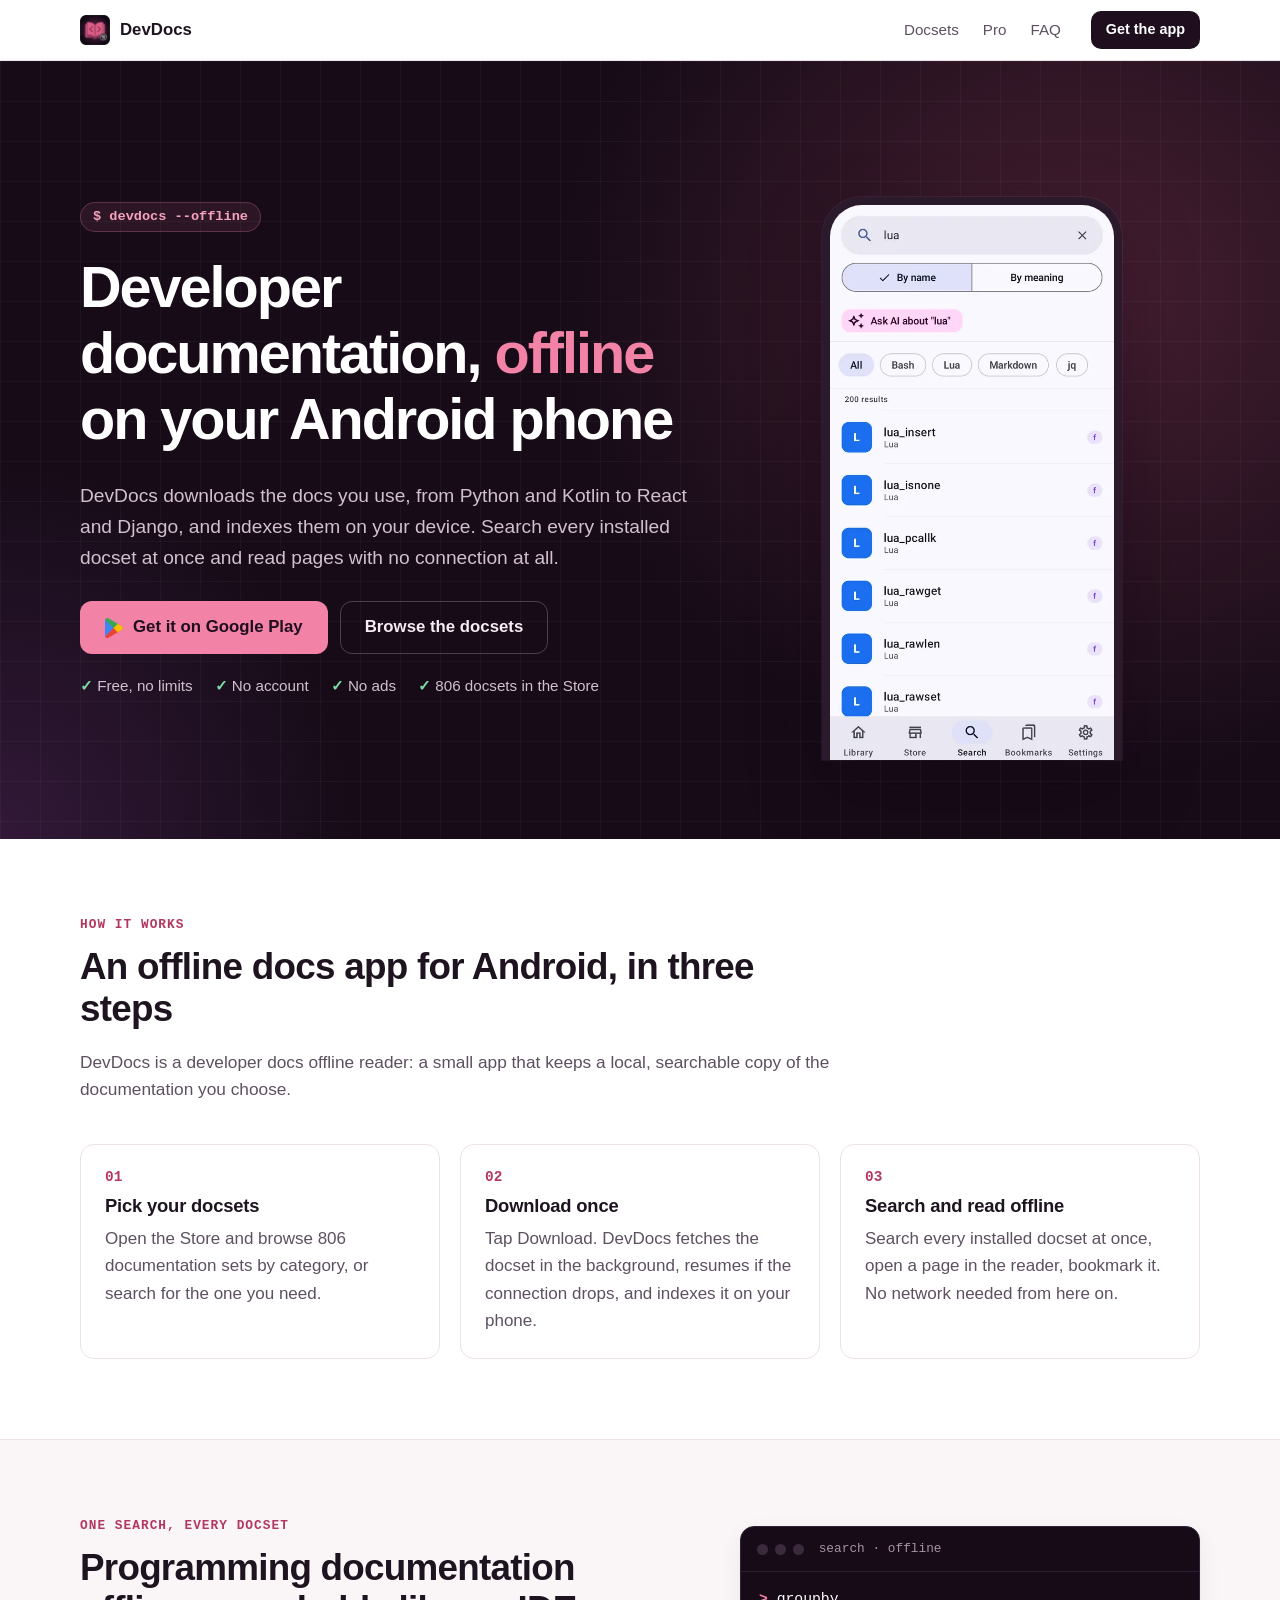
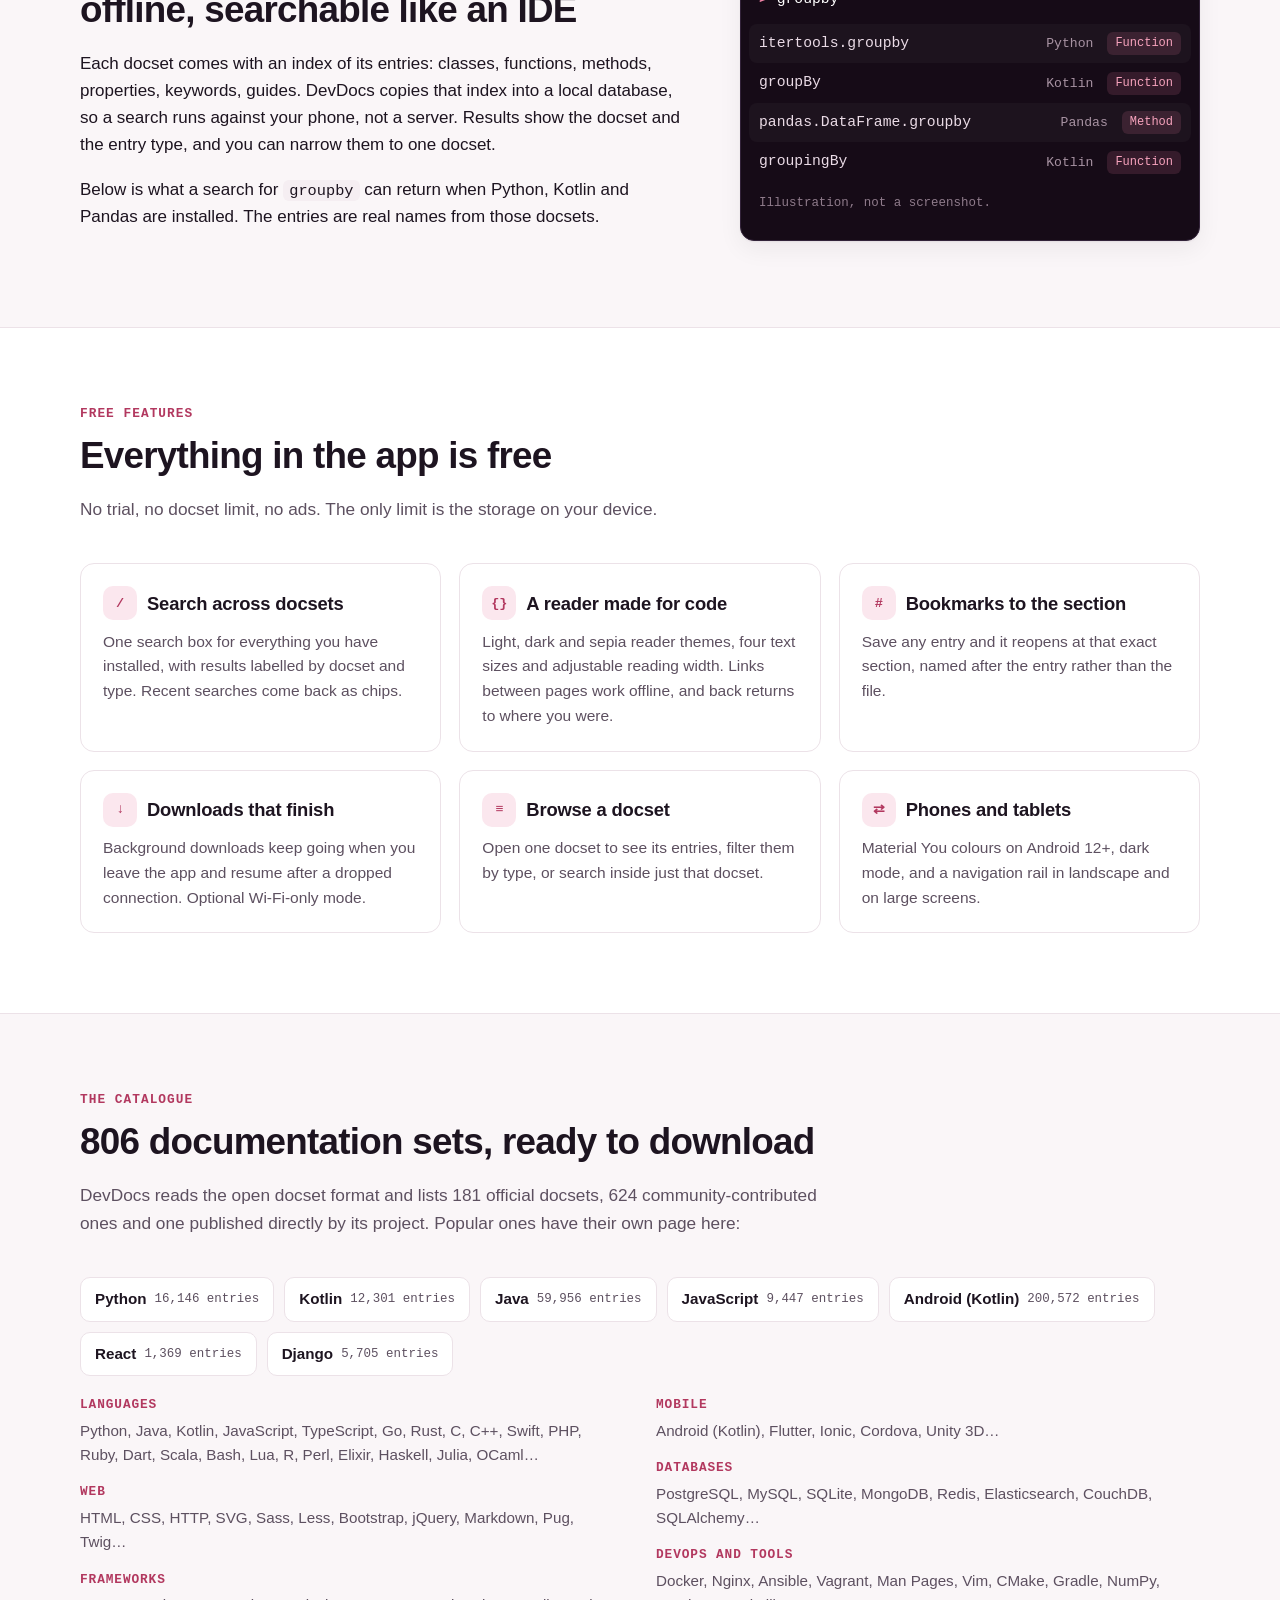
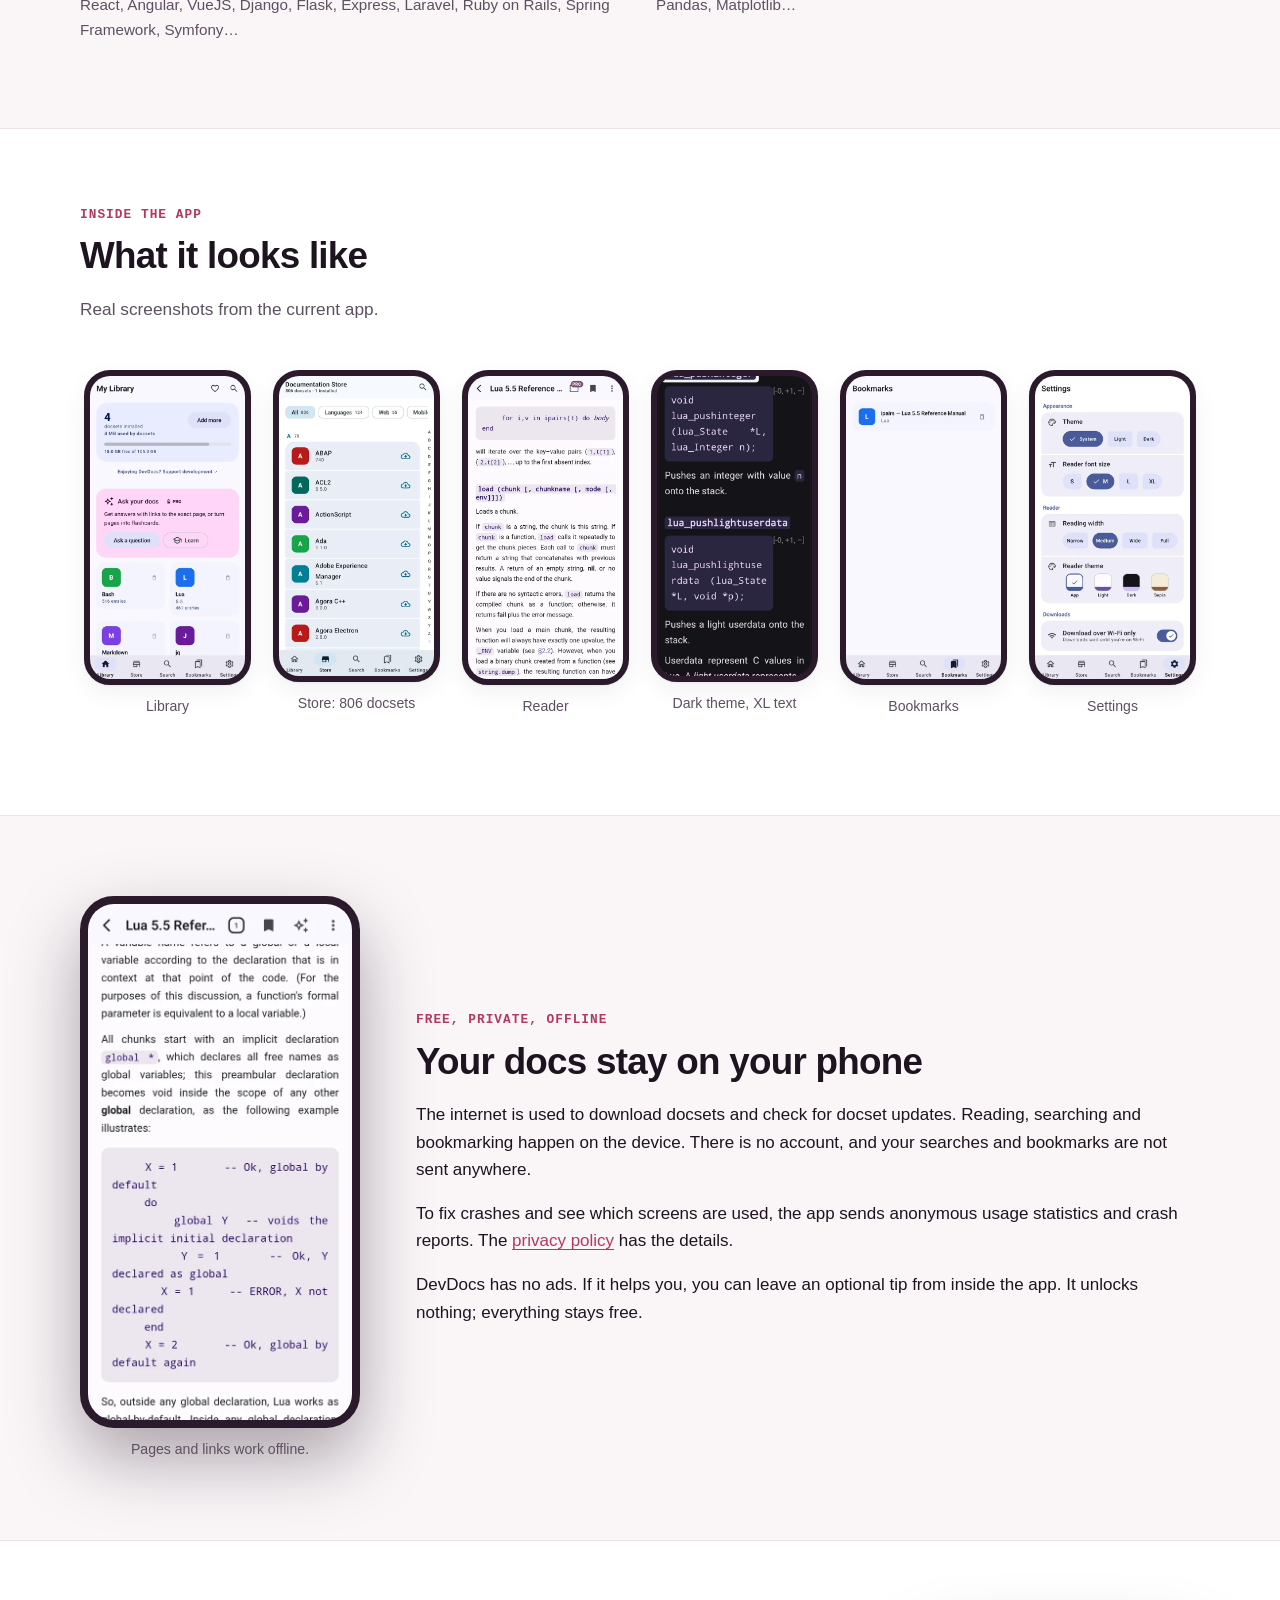
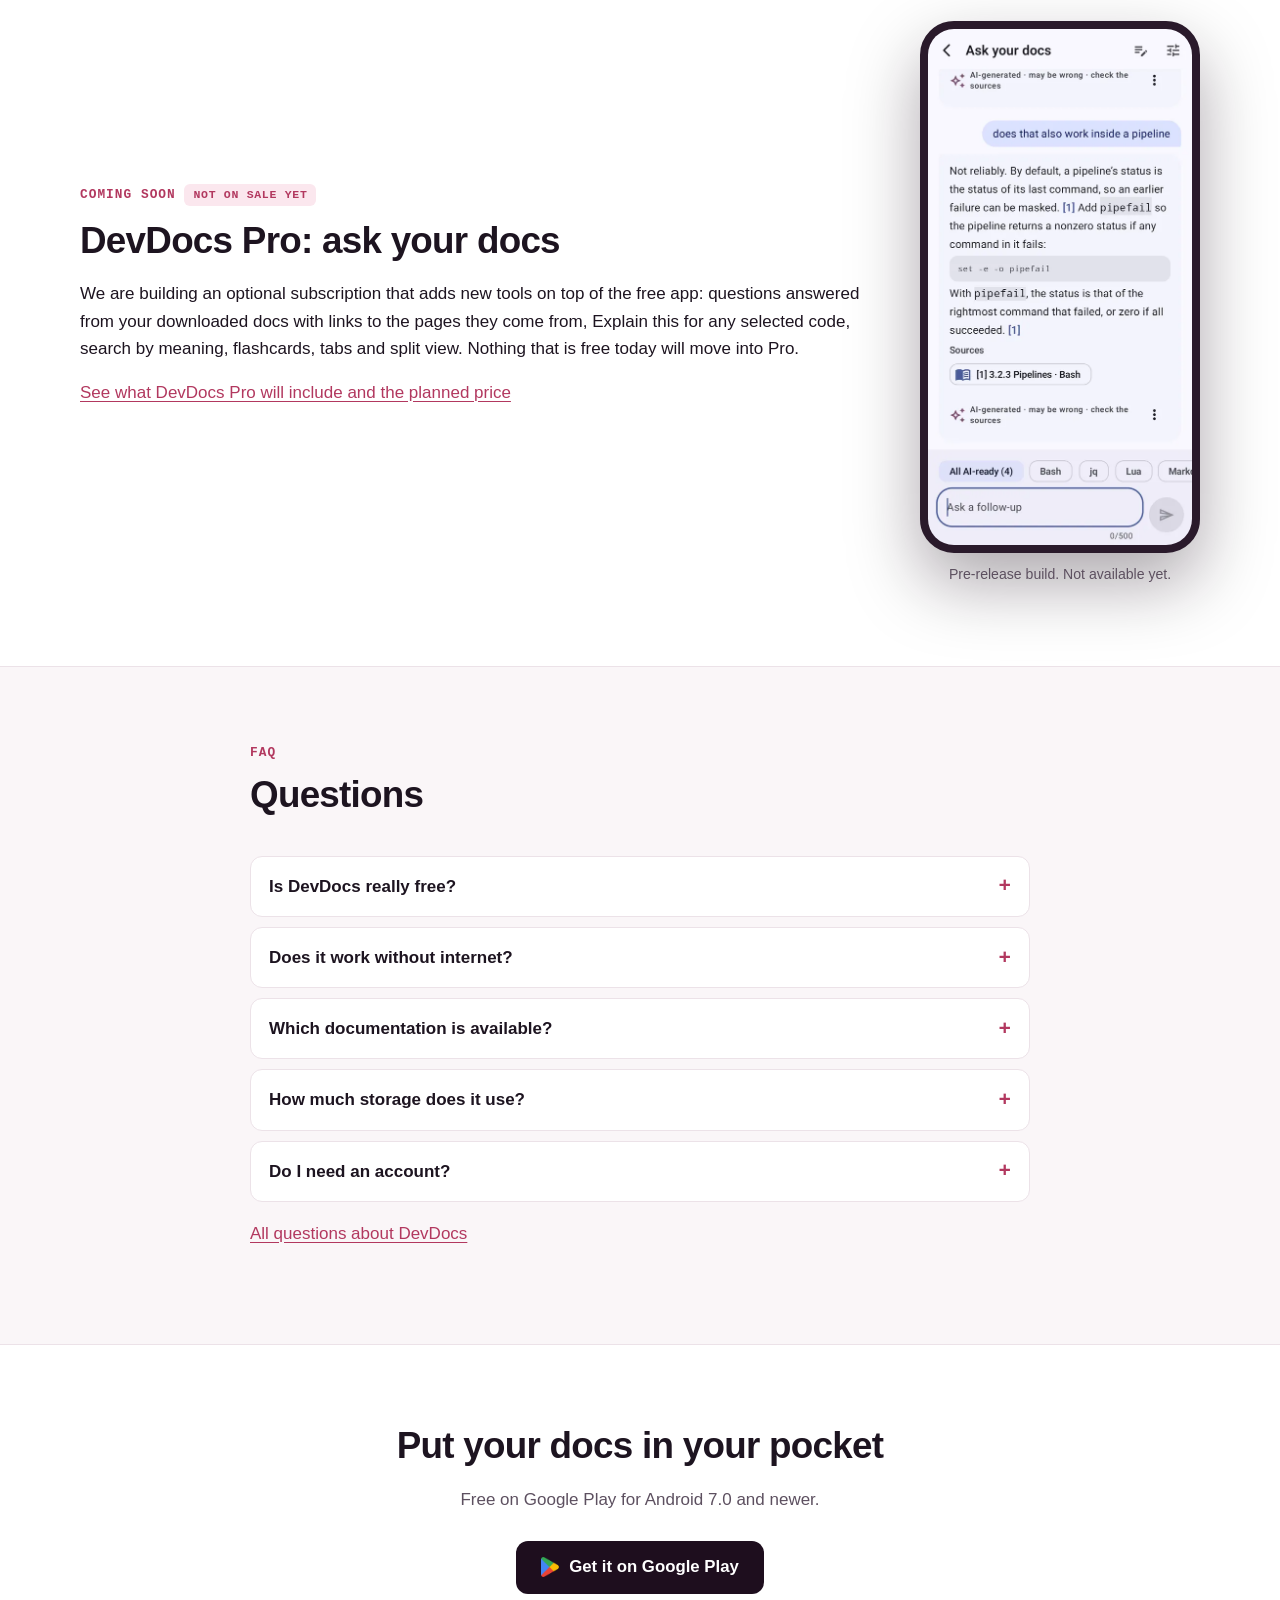
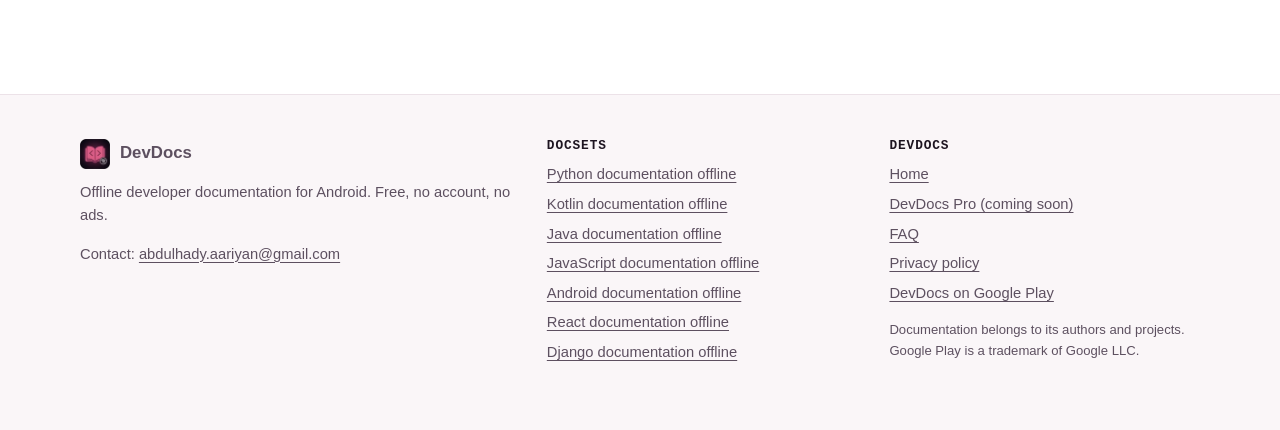
==== index.html @ 43342af5 "DevDocs landing site: home, 7 docset pages, Pro (coming soon), FAQ Static GitHub Pages site for DevD" ====
<!DOCTYPE html>
<html lang="en">
<head>
<meta charset="utf-8">
<meta name="viewport" content="width=device-width, initial-scale=1">
<title>DevDocs: Offline Developer Documentation for Android</title>
<meta name="description" content="Download Python, Kotlin, Java, JavaScript and 800+ more docs once, then search and read them offline on Android. Free, no account, no ads.">
<link rel="canonical" href="https://ahaariyan.github.io/devdocs/">
<meta name="theme-color" content="#160b17">
<link rel="icon" href="assets/favicon-32.png" sizes="32x32" type="image/png">
<link rel="apple-touch-icon" href="assets/apple-touch-icon.png">
<meta property="og:type" content="website">
<meta property="og:site_name" content="DevDocs">
<meta property="og:title" content="DevDocs: offline developer documentation for Android">
<meta property="og:description" content="Download 800+ documentation sets once. Search and read them anywhere, no connection needed. Free, no account, no ads.">
<meta property="og:url" content="https://ahaariyan.github.io/devdocs/">
<meta property="og:image" content="https://ahaariyan.github.io/devdocs/assets/og-devdocs.jpg">
<meta property="og:image:width" content="1200">
<meta property="og:image:height" content="630">
<meta property="og:image:alt" content="DevDocs for Android: developer docs, offline. A phone showing search results across installed docsets.">
<meta name="twitter:card" content="summary_large_image">
<meta name="twitter:title" content="DevDocs: offline developer documentation for Android">
<meta name="twitter:description" content="Download 800+ documentation sets once. Search and read them anywhere, no connection needed. Free, no account, no ads.">
<meta name="twitter:image" content="https://ahaariyan.github.io/devdocs/assets/og-devdocs.jpg">
<meta name="twitter:image:alt" content="DevDocs for Android: developer docs, offline.">
<link rel="stylesheet" href="styles.css?v=1">
<script type="application/ld+json">
{
 "@context": "https://schema.org",
 "@type": "SoftwareApplication",
 "name": "DevDocs - Offline Developer Docs",
 "alternateName": "DevDocs",
 "operatingSystem": "ANDROID",
 "applicationCategory": "DeveloperApplication",
 "description": "Download developer documentation sets once, then search and read them offline on Android.",
 "url": "https://ahaariyan.github.io/devdocs/",
 "image": "https://ahaariyan.github.io/devdocs/assets/icon-192.png",
 "installUrl": "https://play.google.com/store/apps/details?id=com.devdocs.app",
 "downloadUrl": "https://play.google.com/store/apps/details?id=com.devdocs.app",
 "offers": {
  "@type": "Offer",
  "price": "0",
  "priceCurrency": "USD"
 }
}
</script>
<script type="application/ld+json">
{
 "@context": "https://schema.org",
 "@type": "WebSite",
 "name": "DevDocs",
 "url": "https://ahaariyan.github.io/devdocs/"
}
</script>
<script type="application/ld+json">
{
 "@context": "https://schema.org",
 "@type": "FAQPage",
 "mainEntity": [
  {
   "@type": "Question",
   "name": "Is DevDocs really free?",
   "acceptedAnswer": {
    "@type": "Answer",
    "text": "Yes. Downloading, searching, reading and bookmarking docsets is free, with no limit on how many docsets you install and no ads. An optional tip in the app supports development; it unlocks nothing. A paid DevDocs Pro with AI features is planned, and it will only add new features."
   }
  },
  {
   "@type": "Question",
   "name": "Does it work without internet?",
   "acceptedAnswer": {
    "@type": "Answer",
    "text": "Yes. You need a connection to download a docset. After that the library, search, reader and bookmarks work fully offline, including in airplane mode."
   }
  },
  {
   "@type": "Question",
   "name": "Which documentation is available?",
   "acceptedAnswer": {
    "@type": "Answer",
    "text": "The Store lists 806 docsets today: languages such as Python, Java, Kotlin, JavaScript, Go, Rust, C and C++, frameworks such as React, Django, Spring and Laravel, plus databases, DevOps tools and more. A few references that are not published as docsets (C#, .NET API, JavaFX) are listed as online references and need a connection."
   }
  },
  {
   "@type": "Question",
   "name": "How much storage does it use?",
   "acceptedAnswer": {
    "@type": "Answer",
    "text": "It depends on the docsets. Bash is under 1 MB and Django about 10 MB to download, while Android is about 299 MB. The library shows how much space each docset uses and how much is free on your device."
   }
  },
  {
   "@type": "Question",
   "name": "Do I need an account?",
   "acceptedAnswer": {
    "@type": "Answer",
    "text": "No. There is no sign-in. Your bookmarks and search history stay on your phone."
   }
  }
 ]
}
</script>
</head>
<body>
<a class="skip" href="#main">Skip to content</a>
<header class="top">
  <div class="wrap top-in">
    <a class="brand" href="./"><img src="assets/icon-64.webp" alt="" width="30" height="30">DevDocs</a>
    <nav class="nav" aria-label="Main">
      <a href="./#docsets" class="hide-sm">Docsets</a>
      <a href="pro/">Pro</a>
      <a href="faq/">FAQ</a>
    </nav>
    <a class="btn btn-play btn-sm" data-play href="https://play.google.com/store/apps/details?id=com.devdocs.app&amp;referrer=utm_source%3Dwebsite%26utm_medium%3Dhome_header">Get the app</a>
  </div>
</header>

<main id="main">
<section class="hero" aria-labelledby="h1">
  <div class="wrap hero-in">
    <div>
      <p class="eyebrow">$ devdocs --offline</p>
      <h1 id="h1">Developer documentation, <span>offline</span> on your Android phone</h1>
      <p class="lead">DevDocs downloads the docs you use, from Python and Kotlin to React and Django, and indexes them on your device. Search every installed docset at once and read pages with no connection at all.</p>
      <div class="actions">
        <a class="btn btn-play btn-lg" data-play href="https://play.google.com/store/apps/details?id=com.devdocs.app&amp;referrer=utm_source%3Dwebsite%26utm_medium%3Dhome"><img src="assets/play-logo.png" alt="" width="18" height="20">Get it on Google Play</a>
        <a class="btn btn-line btn-lg" href="#docsets">Browse the docsets</a>
      </div>
      <ul class="trust"><li>Free, no limits</li><li>No account</li><li>No ads</li><li>806 docsets in the Store</li></ul>
    </div>
    <div class="hero-art">
      <div class="phone"><img src="assets/shots/search.webp" alt="DevDocs search: 200 results for lua across the installed Bash, Lua, Markdown and jq docsets" width="540" height="1055" fetchpriority="high"></div>
    </div>
  </div>
</section>

<section aria-labelledby="how">
  <div class="wrap">
    <div class="sec-head">
      <p class="kicker">How it works</p>
      <h2 id="how">An offline docs app for Android, in three steps</h2>
      <p>DevDocs is a developer docs offline reader: a small app that keeps a local, searchable copy of the documentation you choose.</p>
    </div>
    <ol class="steps">
      <li><h3>Pick your docsets</h3><p>Open the Store and browse 806 documentation sets by category, or search for the one you need.</p></li>
      <li><h3>Download once</h3><p>Tap Download. DevDocs fetches the docset in the background, resumes if the connection drops, and indexes it on your phone.</p></li>
      <li><h3>Search and read offline</h3><p>Search every installed docset at once, open a page in the reader, bookmark it. No network needed from here on.</p></li>
    </ol>
  </div>
</section>

<section class="alt" aria-labelledby="demo">
  <div class="wrap split wide">
    <div>
      <p class="kicker">One search, every docset</p>
      <h2 id="demo">Programming documentation offline, searchable like an IDE</h2>
      <p>Each docset comes with an index of its entries: classes, functions, methods, properties, keywords, guides. DevDocs copies that index into a local database, so a search runs against your phone, not a server. Results show the docset and the entry type, and you can narrow them to one docset.</p>
      <p>Below is what a search for <code>groupby</code> can return when Python, Kotlin and Pandas are installed. The entries are real names from those docsets.</p>
    </div>
    <div class="term" role="img" aria-label="Illustration of a search for groupby returning itertools.groupby from Python, groupBy and groupingBy from Kotlin and pandas.DataFrame.groupby from Pandas">
      <div class="term-bar"><i></i><i></i><i></i>&nbsp;search · offline</div>
      <div class="term-q"><b>&gt;</b> groupby</div>
      <ol>
        <li><span>itertools.groupby</span><span class="ds">Python</span><span class="ty">Function</span></li>
        <li><span>groupBy</span><span class="ds">Kotlin</span><span class="ty">Function</span></li>
        <li><span>pandas.DataFrame.groupby</span><span class="ds">Pandas</span><span class="ty">Method</span></li>
        <li><span>groupingBy</span><span class="ds">Kotlin</span><span class="ty">Function</span></li>
      </ol>
      <p class="term-note">Illustration, not a screenshot.</p>
    </div>
  </div>
</section>

<section aria-labelledby="features">
  <div class="wrap">
    <div class="sec-head">
      <p class="kicker">Free features</p>
      <h2 id="features">Everything in the app is free</h2>
      <p>No trial, no docset limit, no ads. The only limit is the storage on your device.</p>
    </div>
    <div class="grid">
      <div class="card"><h3><span class="ico" aria-hidden="true">/</span>Search across docsets</h3><p>One search box for everything you have installed, with results labelled by docset and type. Recent searches come back as chips.</p></div>
      <div class="card"><h3><span class="ico" aria-hidden="true">{}</span>A reader made for code</h3><p>Light, dark and sepia reader themes, four text sizes and adjustable reading width. Links between pages work offline, and back returns to where you were.</p></div>
      <div class="card"><h3><span class="ico" aria-hidden="true">#</span>Bookmarks to the section</h3><p>Save any entry and it reopens at that exact section, named after the entry rather than the file.</p></div>
      <div class="card"><h3><span class="ico" aria-hidden="true">↓</span>Downloads that finish</h3><p>Background downloads keep going when you leave the app and resume after a dropped connection. Optional Wi-Fi-only mode.</p></div>
      <div class="card"><h3><span class="ico" aria-hidden="true">≡</span>Browse a docset</h3><p>Open one docset to see its entries, filter them by type, or search inside just that docset.</p></div>
      <div class="card"><h3><span class="ico" aria-hidden="true">⇄</span>Phones and tablets</h3><p>Material You colours on Android 12+, dark mode, and a navigation rail in landscape and on large screens.</p></div>
    </div>
  </div>
</section>

<section class="alt" aria-labelledby="docsets" id="docsets">
  <div class="wrap">
    <div class="sec-head">
      <p class="kicker">The catalogue</p>
      <h2 id="docsets-h">806 documentation sets, ready to download</h2>
      <p>DevDocs reads the open docset format and lists 181 official docsets, 624 community-contributed ones and one published directly by its project. Popular ones have their own page here:</p>
    </div>
    <ul class="chips">
<li><a href="python-documentation-offline/">Python <span>16,146 entries</span></a></li>
<li><a href="kotlin-documentation-offline/">Kotlin <span>12,301 entries</span></a></li>
<li><a href="java-documentation-offline/">Java <span>59,956 entries</span></a></li>
<li><a href="javascript-documentation-offline/">JavaScript <span>9,447 entries</span></a></li>
<li><a href="android-documentation-offline/">Android (Kotlin) <span>200,572 entries</span></a></li>
<li><a href="react-documentation-offline/">React <span>1,369 entries</span></a></li>
<li><a href="django-documentation-offline/">Django <span>5,705 entries</span></a></li>
    </ul>
    <div class="cats">
      <div><h3>Languages</h3><p>Python, Java, Kotlin, JavaScript, TypeScript, Go, Rust, C, C++, Swift, PHP, Ruby, Dart, Scala, Bash, Lua, R, Perl, Elixir, Haskell, Julia, OCaml…</p></div>
      <div><h3>Web</h3><p>HTML, CSS, HTTP, SVG, Sass, Less, Bootstrap, jQuery, Markdown, Pug, Twig…</p></div>
      <div><h3>Frameworks</h3><p>React, Angular, VueJS, Django, Flask, Express, Laravel, Ruby on Rails, Spring Framework, Symfony…</p></div>
      <div><h3>Mobile</h3><p>Android (Kotlin), Flutter, Ionic, Cordova, Unity 3D…</p></div>
      <div><h3>Databases</h3><p>PostgreSQL, MySQL, SQLite, MongoDB, Redis, Elasticsearch, CouchDB, SQLAlchemy…</p></div>
      <div><h3>DevOps and tools</h3><p>Docker, Nginx, Ansible, Vagrant, Man Pages, Vim, CMake, Gradle, NumPy, Pandas, Matplotlib…</p></div>
    </div>
  </div>
</section>

<section aria-labelledby="screens">
  <div class="wrap">
    <div class="sec-head">
      <p class="kicker">Inside the app</p>
      <h2 id="screens">What it looks like</h2>
      <p>Real screenshots from the current app.</p>
    </div>
    <div class="shots">
      <figure><div class="phone"><img src="assets/shots/library.webp" alt="Library with Bash, Lua, Markdown and jq installed, storage used and free space" width="540" height="1055" loading="lazy" decoding="async"></div><figcaption>Library</figcaption></figure>
      <figure><div class="phone"><img src="assets/shots/store.webp" alt="Documentation Store showing 806 docsets with category filters" width="540" height="1046" loading="lazy" decoding="async"></div><figcaption>Store: 806 docsets</figcaption></figure>
      <figure><div class="phone"><img src="assets/shots/reader.webp" alt="Reader showing the Lua manual entry for ipairs with code" width="540" height="1055" loading="lazy" decoding="async"></div><figcaption>Reader</figcaption></figure>
      <figure><div class="phone"><img src="assets/shots/reader-dark.webp" alt="Reader in dark mode with extra-large text" width="540" height="1046" loading="lazy" decoding="async"></div><figcaption>Dark theme, XL text</figcaption></figure>
      <figure><div class="phone"><img src="assets/shots/bookmarks.webp" alt="Bookmarks list with ipairs from the Lua 5.5 Reference Manual" width="540" height="1055" loading="lazy" decoding="async"></div><figcaption>Bookmarks</figcaption></figure>
      <figure><div class="phone"><img src="assets/shots/settings.webp" alt="Settings for theme, font size, reading width, reader theme and Wi-Fi-only downloads" width="540" height="1055" loading="lazy" decoding="async"></div><figcaption>Settings</figcaption></figure>
    </div>
  </div>
</section>

<section class="alt" aria-labelledby="privacy">
  <div class="wrap split rev">
    <figure><div class="phone"><img src="assets/shots/docset.webp" alt="A Lua manual page open in the reader with a link menu" width="540" height="1055" loading="lazy" decoding="async"></div><figcaption>Pages and links work offline.</figcaption></figure>
    <div>
      <p class="kicker">Free, private, offline</p>
      <h2 id="privacy">Your docs stay on your phone</h2>
      <p>The internet is used to download docsets and check for docset updates. Reading, searching and bookmarking happen on the device. There is no account, and your searches and bookmarks are not sent anywhere.</p>
      <p>To fix crashes and see which screens are used, the app sends anonymous usage statistics and crash reports. The <a href="https://devdocs.privacypolicy.matrabhed.com/">privacy policy</a> has the details.</p>
      <p>DevDocs has no ads. If it helps you, you can leave an optional tip from inside the app. It unlocks nothing; everything stays free.</p>
    </div>
  </div>
</section>

<section aria-labelledby="pro">
  <div class="wrap split">
    <div>
      <p class="kicker">Coming soon <span class="badge">Not on sale yet</span></p>
      <h2 id="pro">DevDocs Pro: ask your docs</h2>
      <p>We are building an optional subscription that adds new tools on top of the free app: questions answered from your downloaded docs with links to the pages they come from, Explain this for any selected code, search by meaning, flashcards, tabs and split view. Nothing that is free today will move into Pro.</p>
      <p><a href="pro/">See what DevDocs Pro will include and the planned price</a></p>
    </div>
    <figure><div class="phone"><img src="assets/shots/ask.webp" alt="Pre-release Ask your docs answer about set -e and pipefail with a citation to the Bash manual" width="540" height="1055" loading="lazy" decoding="async"></div><figcaption>Pre-release build. Not available yet.</figcaption></figure>
  </div>
</section>

<section class="alt" aria-labelledby="faq">
  <div class="narrow">
    <div class="sec-head">
      <p class="kicker">FAQ</p>
      <h2 id="faq">Questions</h2>
    </div>
    <div class="faq">
<details><summary><h3>Is DevDocs really free?</h3></summary><div>Yes. Downloading, searching, reading and bookmarking docsets is free, with no limit on how many docsets you install and no ads. An optional tip in the app supports development; it unlocks nothing. A paid DevDocs Pro with AI features is planned, and it will only add new features.</div></details>
<details><summary><h3>Does it work without internet?</h3></summary><div>Yes. You need a connection to download a docset. After that the library, search, reader and bookmarks work fully offline, including in airplane mode.</div></details>
<details><summary><h3>Which documentation is available?</h3></summary><div>The Store lists 806 docsets today: languages such as Python, Java, Kotlin, JavaScript, Go, Rust, C and C++, frameworks such as React, Django, Spring and Laravel, plus databases, DevOps tools and more. A few references that are not published as docsets (C#, .NET API, JavaFX) are listed as online references and need a connection.</div></details>
<details><summary><h3>How much storage does it use?</h3></summary><div>It depends on the docsets. Bash is under 1 MB and Django about 10 MB to download, while Android is about 299 MB. The library shows how much space each docset uses and how much is free on your device.</div></details>
<details><summary><h3>Do I need an account?</h3></summary><div>No. There is no sign-in. Your bookmarks and search history stay on your phone.</div></details>
</div>
    <p style="margin-top:18px"><a href="faq/">All questions about DevDocs</a></p>
  </div>
</section>

<section class="cta" aria-labelledby="cta">
  <div class="narrow">
    <h2 id="cta">Put your docs in your pocket</h2>
    <p>Free on Google Play for Android 7.0 and newer.</p>
    <div class="actions"><a class="btn btn-play btn-lg" data-play href="https://play.google.com/store/apps/details?id=com.devdocs.app&amp;referrer=utm_source%3Dwebsite%26utm_medium%3Dhome_footer"><img src="assets/play-logo.png" alt="" width="18" height="20">Get it on Google Play</a></div>
  </div>
</section>
</main>
<footer class="foot">
  <div class="wrap foot-in">
    <div>
      <a class="brand" href="./"><img src="assets/icon-64.webp" alt="" width="30" height="30" loading="lazy">DevDocs</a>
      <p style="margin-top:12px">Offline developer documentation for Android. Free, no account, no ads.</p>
      <p>Contact: <a href="mailto:abdulhady.aariyan@gmail.com">abdulhady.aariyan@gmail.com</a></p>
    </div>
    <div>
      <h2>Docsets</h2>
      <ul>
        <li><a href="python-documentation-offline/">Python documentation offline</a></li>
        <li><a href="kotlin-documentation-offline/">Kotlin documentation offline</a></li>
        <li><a href="java-documentation-offline/">Java documentation offline</a></li>
        <li><a href="javascript-documentation-offline/">JavaScript documentation offline</a></li>
        <li><a href="android-documentation-offline/">Android documentation offline</a></li>
        <li><a href="react-documentation-offline/">React documentation offline</a></li>
        <li><a href="django-documentation-offline/">Django documentation offline</a></li>
      </ul>
    </div>
    <div>
      <h2>DevDocs</h2>
      <ul>
        <li><a href="./">Home</a></li>
        <li><a href="pro/">DevDocs Pro (coming soon)</a></li>
        <li><a href="faq/">FAQ</a></li>
        <li><a href="https://devdocs.privacypolicy.matrabhed.com/">Privacy policy</a></li>
        <li><a href="https://play.google.com/store/apps/details?id=com.devdocs.app">DevDocs on Google Play</a></li>
      </ul>
      <p style="margin-top:14px;font-size:.82rem">Documentation belongs to its authors and projects. Google Play is a trademark of Google LLC.</p>
    </div>
  </div>
</footer>
<script src="assets/site.js?v=1" defer></script>
</body>
</html>
---- styles.css ----
/* DevDocs site. System fonts only, no external requests. Light/dark follow the OS. */
:root {
  --bg: #fff; --bg2: #faf6f8; --card: #fff; --line: #ece2e8; --text: #1d1420; --muted: #5d5060;
  --accent: #b2385f; --accent-soft: #fbe7ee; --ok: #1b7a46; --code: #f5eef2;
  --btn: #1e0e1e; --btn-text: #fff; --hero: #160b17; --hero-text: #f6ecf3; --hero-muted: #d2c1cd;
  --mono: ui-monospace, "SF Mono", "Cascadia Code", "Roboto Mono", Menlo, Consolas, monospace;
  --radius: 14px; --shadow: 0 1px 2px rgba(30,14,30,.06), 0 8px 24px rgba(30,14,30,.06);
  color-scheme: light dark;
}
@media (prefers-color-scheme: dark) {
  :root {
    --bg: #110811; --bg2: #170d18; --card: #1b111c; --line: #33233a; --text: #f3e9f0; --muted: #bba9b6;
    --accent: #f283a6; --accent-soft: #3a1a2a; --ok: #7fdca6; --code: #241726;
    --btn: #f283a6; --btn-text: #1e0e1e; --hero: #0c050c; --shadow: 0 1px 2px rgba(0,0,0,.4), 0 8px 24px rgba(0,0,0,.35);
  }
}
* { box-sizing: border-box; }
html { -webkit-text-size-adjust: 100%; scroll-padding-top: 72px; }
body { margin: 0; background: var(--bg); color: var(--text); line-height: 1.6; font-size: 17px;
  font-family: -apple-system, BlinkMacSystemFont, "Segoe UI", Roboto, "Helvetica Neue", Arial, sans-serif; -webkit-font-smoothing: antialiased; }
img { max-width: 100%; height: auto; display: block; }
a { color: var(--accent); text-underline-offset: 3px; }
a:hover { text-decoration-thickness: 2px; }
:focus-visible { outline: 3px solid var(--accent); outline-offset: 2px; border-radius: 6px; }
code, kbd, .mono { font-family: var(--mono); font-size: .9em; }
code { background: var(--code); padding: .1em .4em; border-radius: 6px; }
h1, h2, h3 { line-height: 1.15; letter-spacing: -.02em; margin: 0 0 .5em; }
h1 { font-size: clamp(2.1rem, 5.2vw, 3.6rem); letter-spacing: -.035em; }
h2 { font-size: clamp(1.6rem, 3.2vw, 2.3rem); }
h3 { font-size: 1.15rem; letter-spacing: -.01em; }
p { margin: 0 0 1em; }
.wrap { width: min(1120px, 100% - 40px); margin-inline: auto; }
.narrow { width: min(780px, 100% - 40px); margin-inline: auto; }
.skip { position: absolute; left: -999px; top: 8px; background: var(--btn); color: var(--btn-text); padding: 8px 14px; border-radius: 8px; z-index: 10; }
.skip:focus { left: 8px; }

/* Header */
.top { position: sticky; top: 0; z-index: 5; background: color-mix(in srgb, var(--bg) 88%, transparent); backdrop-filter: saturate(1.4) blur(10px); -webkit-backdrop-filter: saturate(1.4) blur(10px); border-bottom: 1px solid var(--line); }
.top-in { display: flex; align-items: center; gap: 20px; height: 60px; }
.brand { display: flex; align-items: center; gap: 10px; font-weight: 700; color: var(--text); text-decoration: none; font-size: 1.05rem; }
.brand img { width: 30px; height: 30px; }
.nav { display: flex; gap: 4px; margin-left: auto; }
.nav a { color: var(--muted); text-decoration: none; font-size: .95rem; padding: 6px 10px; border-radius: 8px; }
.nav a:hover, .nav a[aria-current] { color: var(--text); background: var(--bg2); }
@media (max-width: 640px) { .nav .hide-sm { display: none; } .top .btn-sm { display: none; } .nav { margin-left: auto; } }

/* Buttons */
.btn { display: inline-flex; align-items: center; justify-content: center; gap: 10px; min-height: 44px; padding: 10px 20px; border-radius: 12px; font-weight: 650; text-decoration: none; border: 1px solid transparent; font-size: 1rem; }
.btn img { width: 18px; height: 20px; }
.btn-play { background: var(--btn); color: var(--btn-text); }
.btn-play:hover { filter: brightness(1.12); }
.btn-line { border-color: var(--line); color: var(--text); background: var(--card); }
.btn-line:hover { border-color: var(--accent); }
.btn-sm { min-height: 36px; padding: 6px 14px; font-size: .9rem; border-radius: 10px; }
.btn-lg { min-height: 52px; padding: 12px 24px; font-size: 1.05rem; }
.hero .btn-play { background: #f283a6; color: #1e0e1e; }
.hero .btn-line { background: transparent; color: var(--hero-text); border-color: rgba(255,255,255,.22); }
.hero .btn-line:hover { border-color: #f283a6; }

/* Hero (always dark: it echoes the app icon) */
.hero { background: radial-gradient(60% 90% at 85% 30%, rgba(220,93,133,.24), transparent 70%), radial-gradient(40% 70% at 0% 100%, rgba(120,60,140,.28), transparent 70%), var(--hero); color: var(--hero-text); position: relative; overflow: hidden; }
.hero::before { content: ""; position: absolute; inset: 0; background-image: linear-gradient(rgba(255,255,255,.035) 1px, transparent 1px), linear-gradient(90deg, rgba(255,255,255,.035) 1px, transparent 1px); background-size: 40px 40px; pointer-events: none; }
.hero-in { position: relative; display: grid; grid-template-columns: 1.15fr .85fr; gap: 48px; align-items: center; padding: 56px 0 0; }
.hero h1 { color: #fff; }
.hero h1 span { color: #f283a6; }
.hero .lead { color: var(--hero-muted); font-size: 1.2rem; max-width: 34em; }
.hero a:not(.btn) { color: #f7a3bd; }
.eyebrow { display: inline-flex; align-items: center; gap: 8px; font: 600 .85rem/1 var(--mono); color: #f7a3bd; background: rgba(242,131,166,.1); border: 1px solid rgba(242,131,166,.25); padding: 7px 12px; border-radius: 999px; margin-bottom: 22px; }
.actions { display: flex; flex-wrap: wrap; gap: 12px; margin: 28px 0 20px; }
.trust { list-style: none; padding: 0; margin: 0 0 56px; display: flex; flex-wrap: wrap; gap: 8px 22px; font-size: .95rem; color: var(--hero-muted); }
.trust li::before { content: "✓ "; color: #7fdca6; font-weight: 700; }
.hero-art { align-self: end; display: flex; justify-content: center; }
.hero-art .phone { width: min(300px, 74vw); border-bottom: 0; border-radius: 40px 40px 0 0; margin-bottom: -1px; }
@media (max-width: 860px) {
  .hero-in { grid-template-columns: 1fr; padding-top: 44px; gap: 8px; }
  .trust { margin-bottom: 36px; }
}

/* Phone frame */
.phone { border: 8px solid #2a1a2b; border-radius: 34px; overflow: hidden; background: #2a1a2b; box-shadow: 0 30px 70px rgba(20,5,20,.35), 0 0 0 1px rgba(255,255,255,.06); }
.phone img { width: 100%; }
figure { margin: 0; }
figcaption { font-size: .88rem; color: var(--muted); margin-top: 10px; text-align: center; }

/* Sections */
section { padding: 80px 0; }
.alt { background: var(--bg2); border-block: 1px solid var(--line); }
.sec-head { max-width: 760px; margin-bottom: 40px; }
.sec-head p { color: var(--muted); font-size: 1.08rem; }
.sec-head .kicker, .kicker { font: 600 .8rem/1 var(--mono); text-transform: uppercase; letter-spacing: .08em; color: var(--accent); margin-bottom: 14px; }

/* Terminal-style search demo */
.term { background: #160b17; color: #eadbe6; border-radius: var(--radius); font-family: var(--mono); font-size: .92rem; box-shadow: var(--shadow); overflow: hidden; border: 1px solid #33233a; }
.term-bar { display: flex; align-items: center; gap: 7px; padding: 12px 16px; border-bottom: 1px solid #2d1f30; color: #a893a3; font-size: .8rem; }
.term-bar i { width: 11px; height: 11px; border-radius: 50%; background: #3a2a3c; }
.term-q { padding: 16px 18px 6px; color: #fff; }
.term-q b { color: #f283a6; }
.term ol { list-style: none; margin: 0; padding: 6px 8px 12px; }
.term li { display: grid; grid-template-columns: minmax(0, 1fr) auto auto; gap: 14px; padding: 8px 10px; border-radius: 8px; align-items: center; }
.term li:nth-child(odd) { background: rgba(255,255,255,.03); }
.term li > span:first-child { overflow-wrap: anywhere; }
.term .ds { color: #a893a3; font-size: .82rem; }
@media (max-width: 480px) { .term { font-size: .82rem; } .term li { grid-template-columns: minmax(0, 1fr) auto; gap: 2px 10px; } .term .ds { grid-row: 2; } .term .ty { grid-row: 1 / 3; grid-column: 2; } }
.term .ty { font-size: .75rem; padding: 2px 8px; border-radius: 6px; background: rgba(242,131,166,.14); color: #f7a3bd; }
.term-note { padding: 0 18px 14px; color: #8f7b8b; font-size: .78rem; }

/* Steps */
.steps { display: grid; grid-template-columns: repeat(3, 1fr); gap: 20px; counter-reset: s; list-style: none; padding: 0; margin: 0; }
.steps li { background: var(--card); border: 1px solid var(--line); border-radius: var(--radius); padding: 24px; counter-increment: s; }
.steps li::before { content: counter(s, decimal-leading-zero); display: block; font: 700 .9rem var(--mono); color: var(--accent); margin-bottom: 10px; }
.steps p { color: var(--muted); margin: 0; }

/* Feature grid */
.grid { display: grid; grid-template-columns: repeat(3, 1fr); gap: 18px; }
.card { background: var(--card); border: 1px solid var(--line); border-radius: var(--radius); padding: 22px; }
.card p { color: var(--muted); margin: 0; font-size: .97rem; }
.card h3 { display: flex; align-items: center; gap: 10px; }
.ico { width: 34px; height: 34px; flex: none; border-radius: 10px; background: var(--accent-soft); color: var(--accent); display: grid; place-items: center; font: 700 .85rem var(--mono); }
@media (max-width: 900px) { .grid, .steps { grid-template-columns: 1fr 1fr; } }
@media (max-width: 600px) { .grid, .steps { grid-template-columns: 1fr; } section { padding: 60px 0; } }

/* Screens gallery */
.shots { display: grid; grid-auto-flow: column; grid-auto-columns: minmax(200px, 240px); gap: 22px; overflow-x: auto; padding: 6px 4px 18px; scroll-snap-type: x mandatory; }
.shots figure { scroll-snap-align: start; }
@media (min-width: 1000px) { .shots { grid-auto-columns: calc((100% - 5 * 22px) / 6); overflow: visible; } }
.shots .phone { border-width: 6px; border-radius: 26px; box-shadow: var(--shadow); }

/* Split blocks (copy + phone) */
.split { display: grid; grid-template-columns: 1fr 280px; gap: 56px; align-items: center; }
.split.rev { grid-template-columns: 280px 1fr; }
.split.wide { grid-template-columns: 1fr 460px; }
.split.rev > figure { order: -1; }
@media (max-width: 860px) { .split.wide { grid-template-columns: 1fr; } }
@media (max-width: 760px) { .split, .split.rev { grid-template-columns: 1fr; gap: 28px; } .split > figure { max-width: 260px; margin-inline: auto; } .split.rev > figure { order: 0; } }

/* Docset chips and lists */
.chips { display: flex; flex-wrap: wrap; gap: 10px; list-style: none; padding: 0; margin: 0 0 22px; }
.chips a { display: inline-flex; gap: 8px; align-items: center; padding: 9px 14px; border-radius: 10px; border: 1px solid var(--line); background: var(--card); text-decoration: none; color: var(--text); font-weight: 600; font-size: .95rem; }
.chips a:hover { border-color: var(--accent); color: var(--accent); }
.chips a span { font: .78rem var(--mono); color: var(--muted); font-weight: 400; }
.cats { columns: 2 320px; column-gap: 32px; }
.cats div { break-inside: avoid; margin-bottom: 18px; }
.cats h3 { font-size: .8rem; font-family: var(--mono); text-transform: uppercase; letter-spacing: .07em; color: var(--accent); margin-bottom: 6px; }
.cats p { color: var(--muted); font-size: .95rem; margin: 0; }

/* Stats row */
.stats { display: grid; grid-template-columns: repeat(4, 1fr); gap: 1px; background: var(--line); border: 1px solid var(--line); border-radius: var(--radius); overflow: hidden; margin: 28px 0 0; }
.stats div { background: var(--card); padding: 16px 18px; }
.stats dt { font: .75rem var(--mono); text-transform: uppercase; letter-spacing: .06em; color: var(--muted); }
.stats dd { margin: 4px 0 0; font-weight: 700; font-size: 1.15rem; }
@media (max-width: 640px) { .stats { grid-template-columns: 1fr 1fr; } }

/* Tables */
.tbl { width: 100%; border-collapse: collapse; font-size: .95rem; background: var(--card); border: 1px solid var(--line); border-radius: var(--radius); overflow: hidden; }
.tbl th, .tbl td { text-align: left; padding: 10px 14px; border-bottom: 1px solid var(--line); vertical-align: top; }
.tbl th { font: 600 .75rem var(--mono); text-transform: uppercase; letter-spacing: .06em; color: var(--muted); background: var(--bg2); }
.tbl tr:last-child td { border-bottom: 0; }
.tbl td:first-child { font-family: var(--mono); font-size: .9rem; word-break: break-word; }
.tbl-wrap { overflow-x: auto; }

/* Breadcrumbs */
.crumbs ol { list-style: none; display: flex; flex-wrap: wrap; gap: 6px; padding: 0; margin: 0 0 18px; font-size: .9rem; color: var(--hero-muted); }
.crumbs li + li::before { content: "/"; margin-right: 6px; opacity: .6; }
.crumbs a { color: #f7a3bd; }
.page-hero .hero-in { grid-template-columns: 1fr; padding: 48px 0 56px; }
.page-hero h1 { font-size: clamp(2rem, 4.6vw, 3.1rem); }
.page-hero .actions { margin-bottom: 0; }

/* Article text */
.prose h2 { margin-top: 1.8em; }
.prose h2:first-child { margin-top: 0; }
.prose ul, .prose ol { padding-left: 1.3em; }
.prose li { margin-bottom: .4em; }
.note { border: 1px solid var(--line); border-left: 4px solid var(--accent); background: var(--bg2); padding: 16px 18px; border-radius: 10px; margin: 0 0 1.2em; }
.note p:last-child { margin: 0; }

/* Pro */
.badge { display: inline-block; font: 700 .72rem/1 var(--mono); letter-spacing: .06em; text-transform: uppercase; padding: 5px 9px; border-radius: 6px; background: var(--accent-soft); color: var(--accent); vertical-align: middle; }
.hero .badge { background: rgba(242,131,166,.16); color: #f7a3bd; }
.price { display: grid; grid-template-columns: 1fr 1fr; gap: 18px; margin: 0 0 18px; }
.price .card { text-align: left; }
.price .amt { font-size: 2rem; font-weight: 800; letter-spacing: -.03em; }
.price .amt small { font-size: 1rem; font-weight: 500; color: var(--muted); }
@media (max-width: 600px) { .price { grid-template-columns: 1fr; } }
.feat { padding: 56px 0; border-top: 1px solid var(--line); }
.feat:first-of-type { border-top: 0; }

/* FAQ */
.faq details { border: 1px solid var(--line); border-radius: 12px; background: var(--card); margin-bottom: 10px; }
.faq summary { cursor: pointer; padding: 16px 48px 16px 18px; font-weight: 650; list-style: none; position: relative; }
.faq summary::-webkit-details-marker { display: none; }
.faq summary::after { content: "+"; position: absolute; right: 18px; top: 50%; transform: translateY(-50%); font: 600 1.3rem var(--mono); color: var(--accent); }
.faq details[open] summary::after { content: "−"; }
.faq details > div { padding: 0 18px 14px; color: var(--muted); }
.faq h2, .faq h3 { font-size: inherit; margin: 0; display: inline; letter-spacing: 0; line-height: 1.4; }

/* CTA band */
.cta { text-align: center; }
.cta .actions { justify-content: center; }
.cta p { color: var(--muted); }

/* Footer */
.foot { border-top: 1px solid var(--line); padding: 44px 0 56px; font-size: .92rem; color: var(--muted); background: var(--bg2); }
.foot-in { display: grid; grid-template-columns: 1.4fr 1fr 1fr; gap: 32px; }
.foot h2 { font-size: .8rem; font-family: var(--mono); text-transform: uppercase; letter-spacing: .07em; color: var(--text); margin-bottom: 10px; }
.foot ul { list-style: none; padding: 0; margin: 0; }
.foot li { margin-bottom: 6px; }
.foot a { color: var(--muted); }
.foot a:hover { color: var(--accent); }
@media (max-width: 700px) { .foot-in { grid-template-columns: 1fr; } }
@media (prefers-reduced-motion: no-preference) { html { scroll-behavior: smooth; } }
.hero code { background: rgba(255,255,255,.1); color: #fff; }
.price .amt { color: var(--text); margin: 6px 0; }
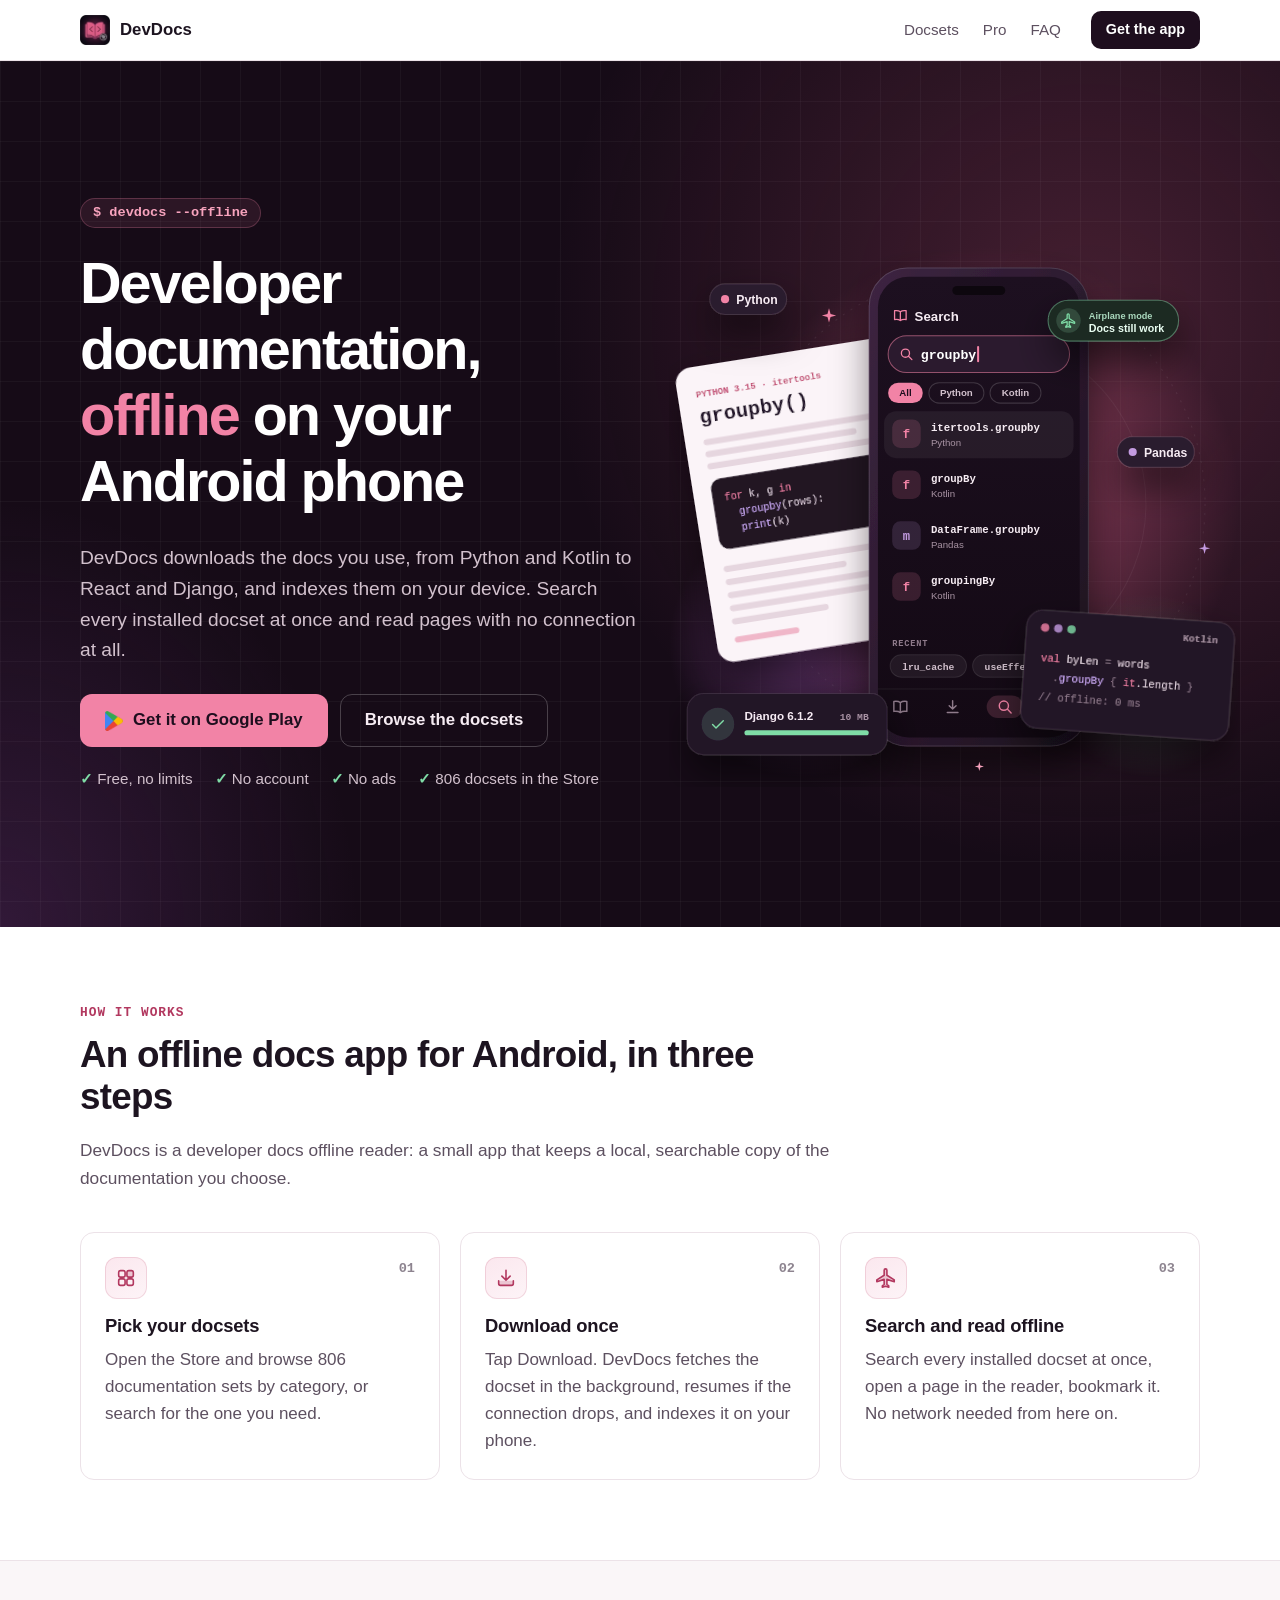
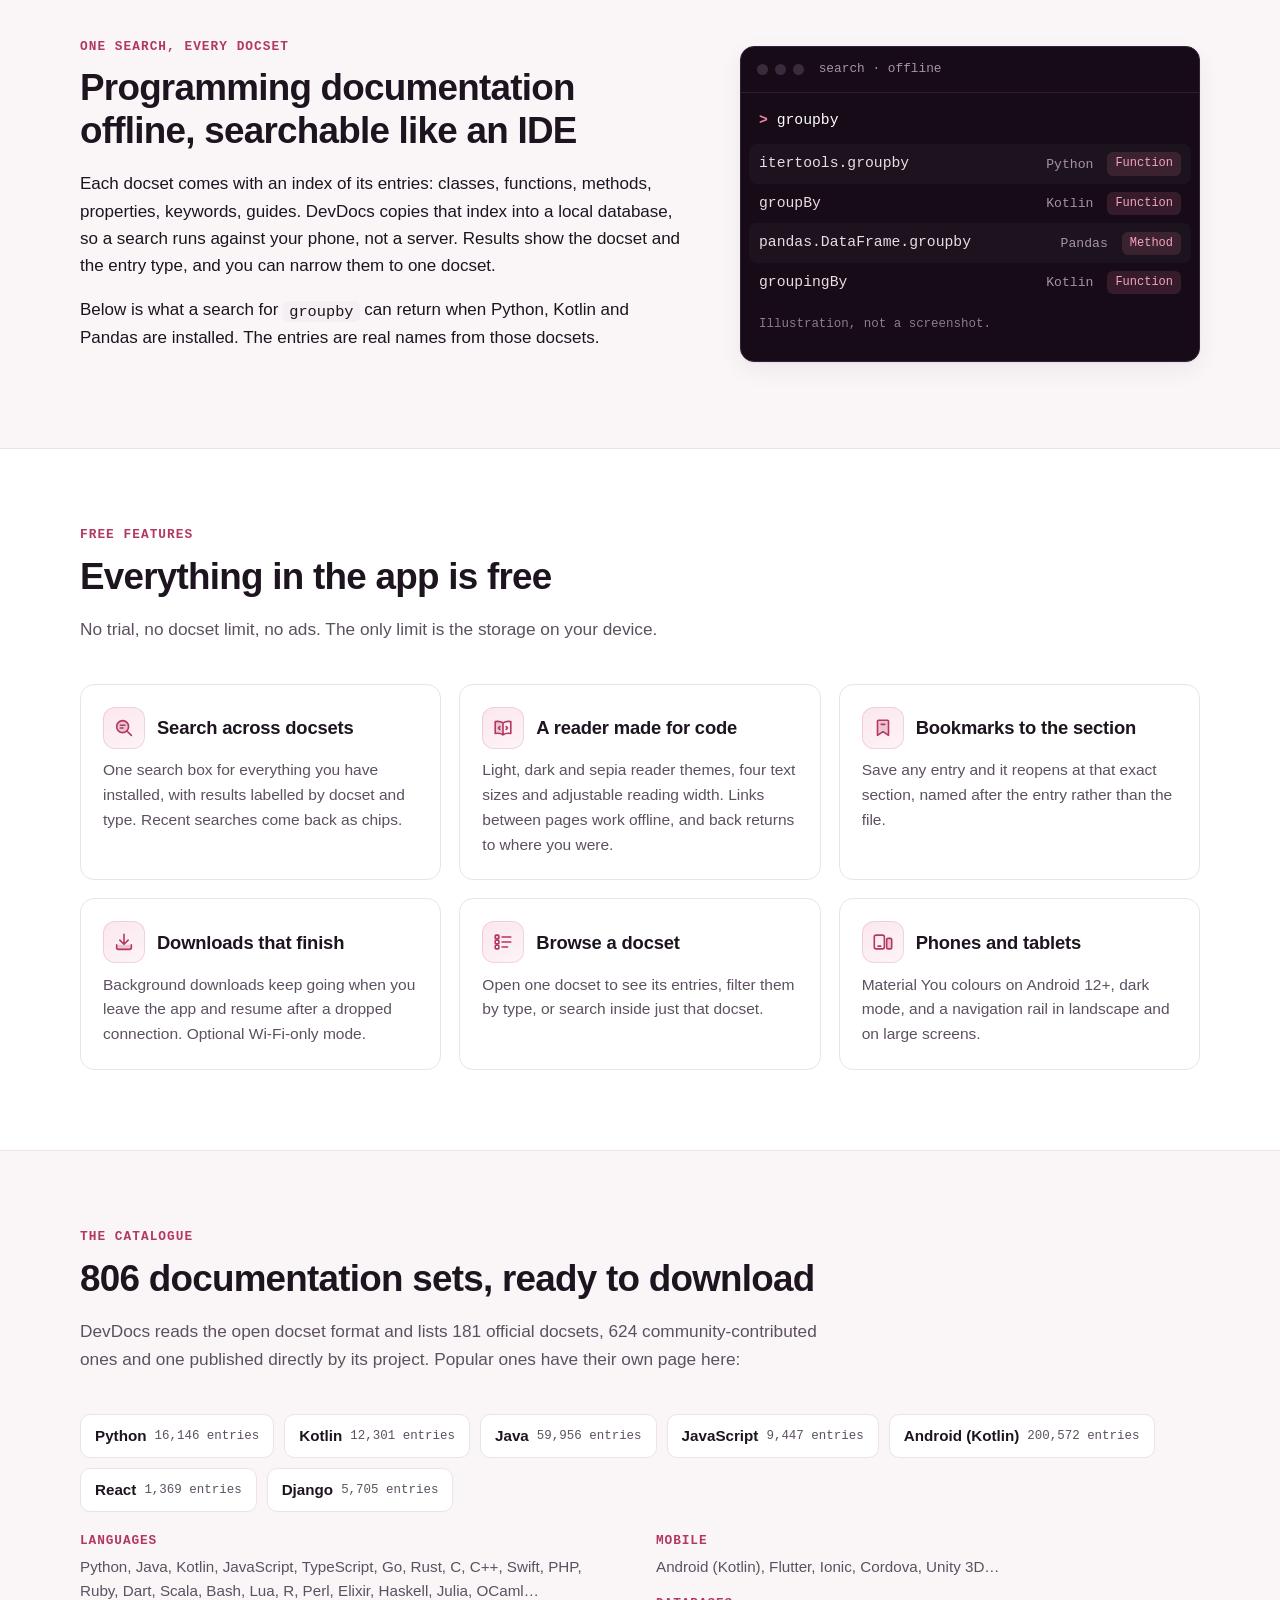
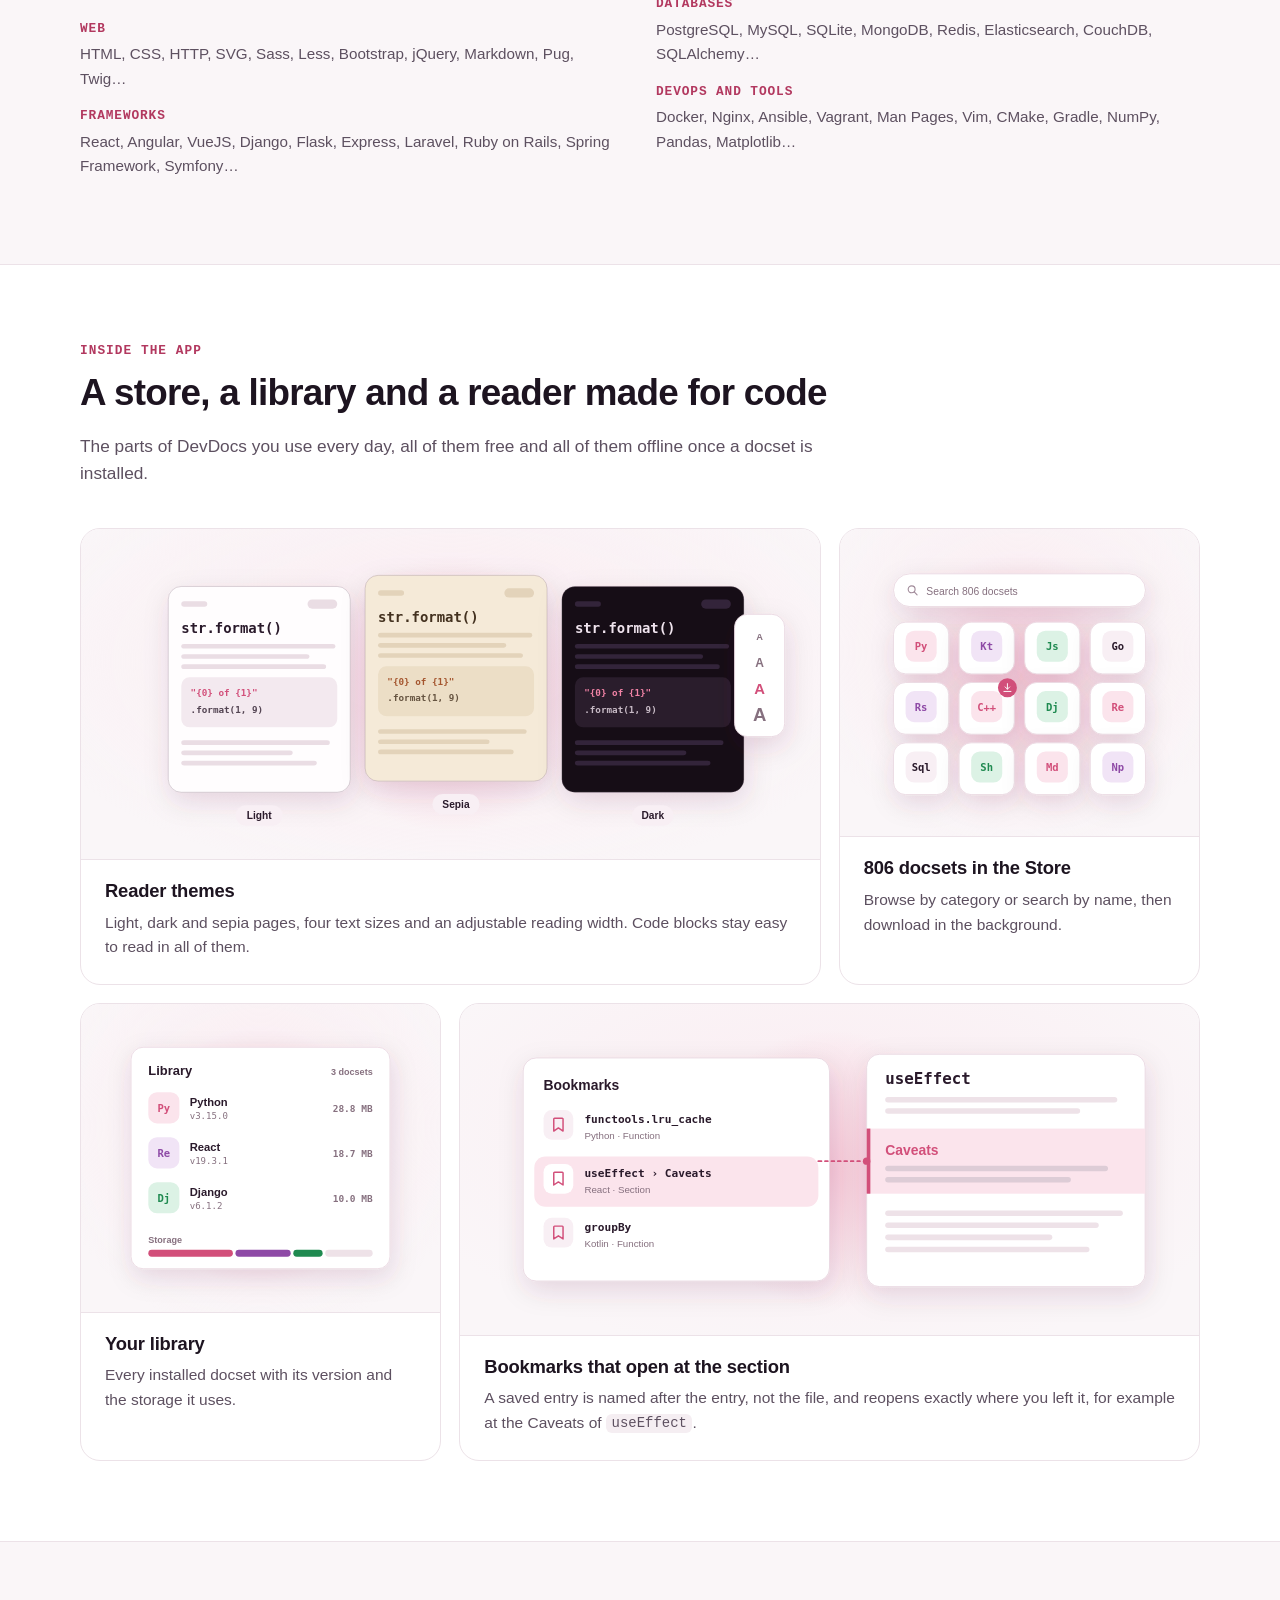
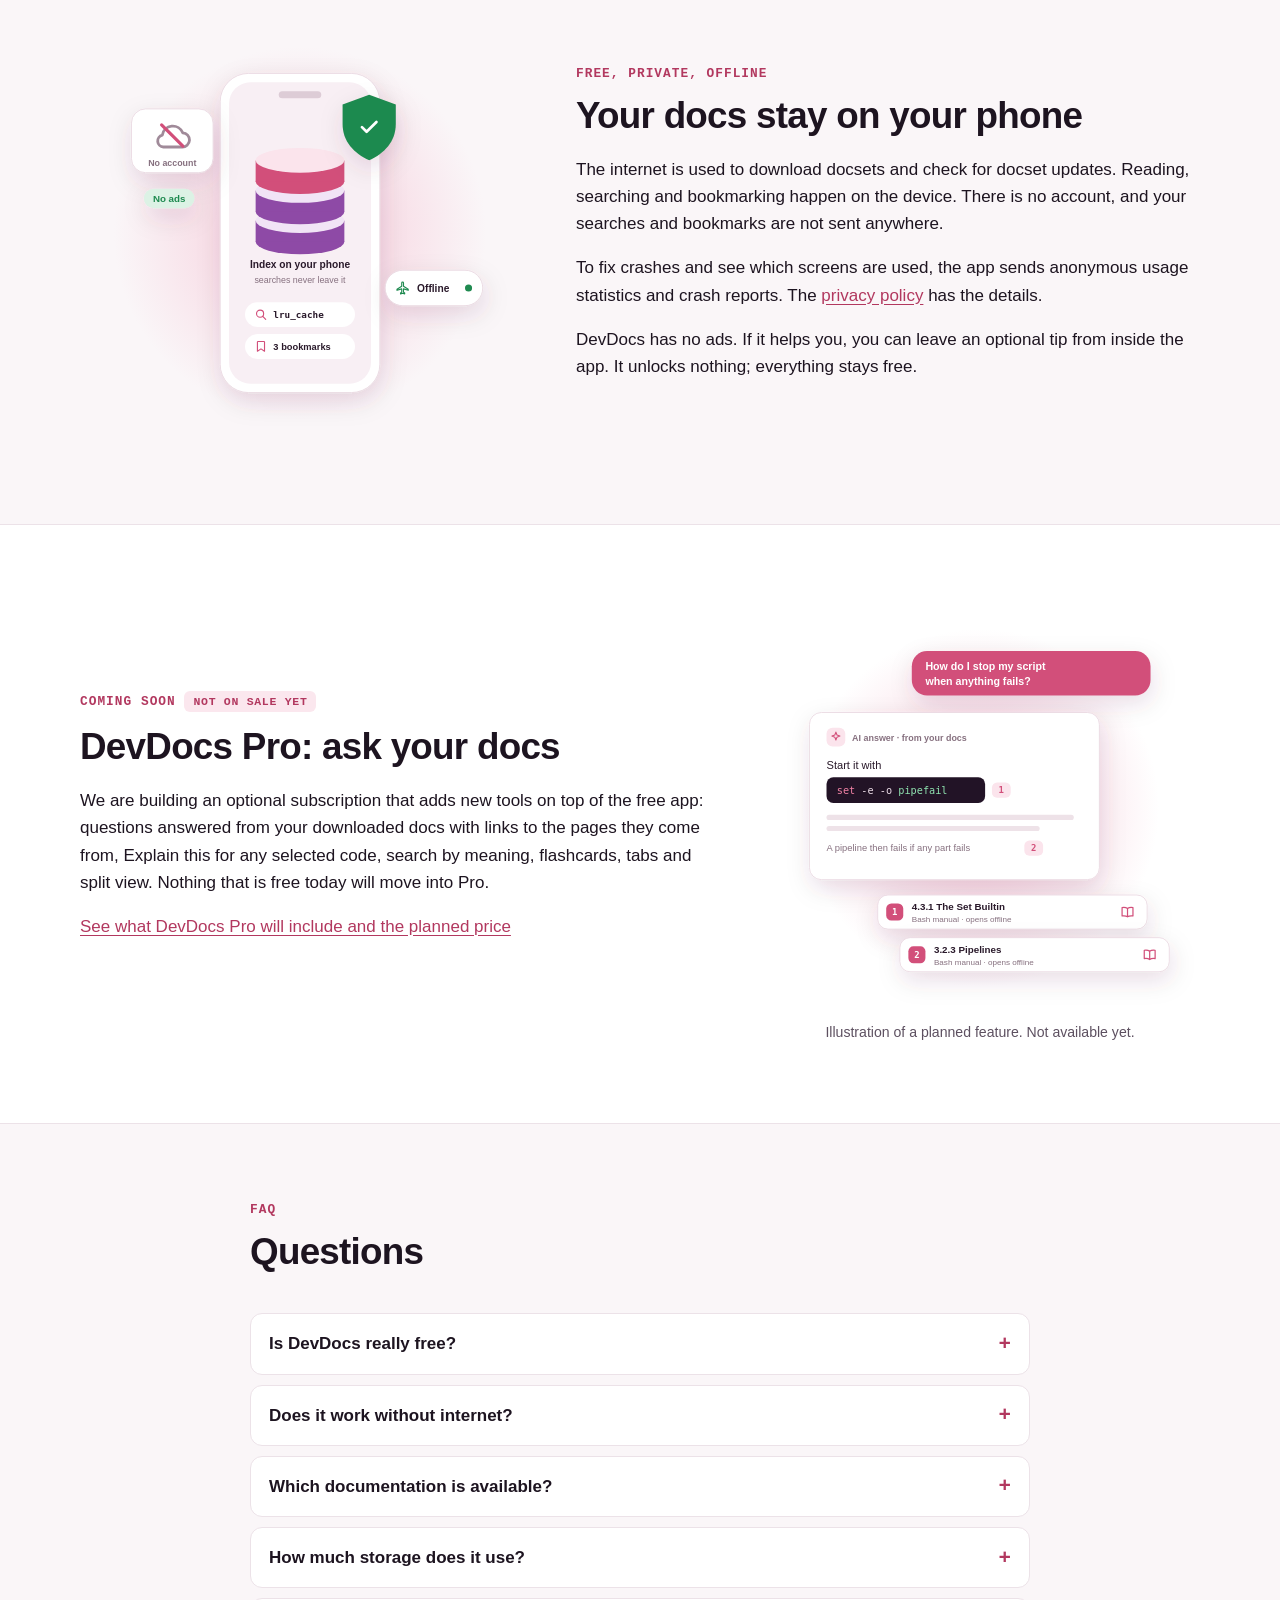
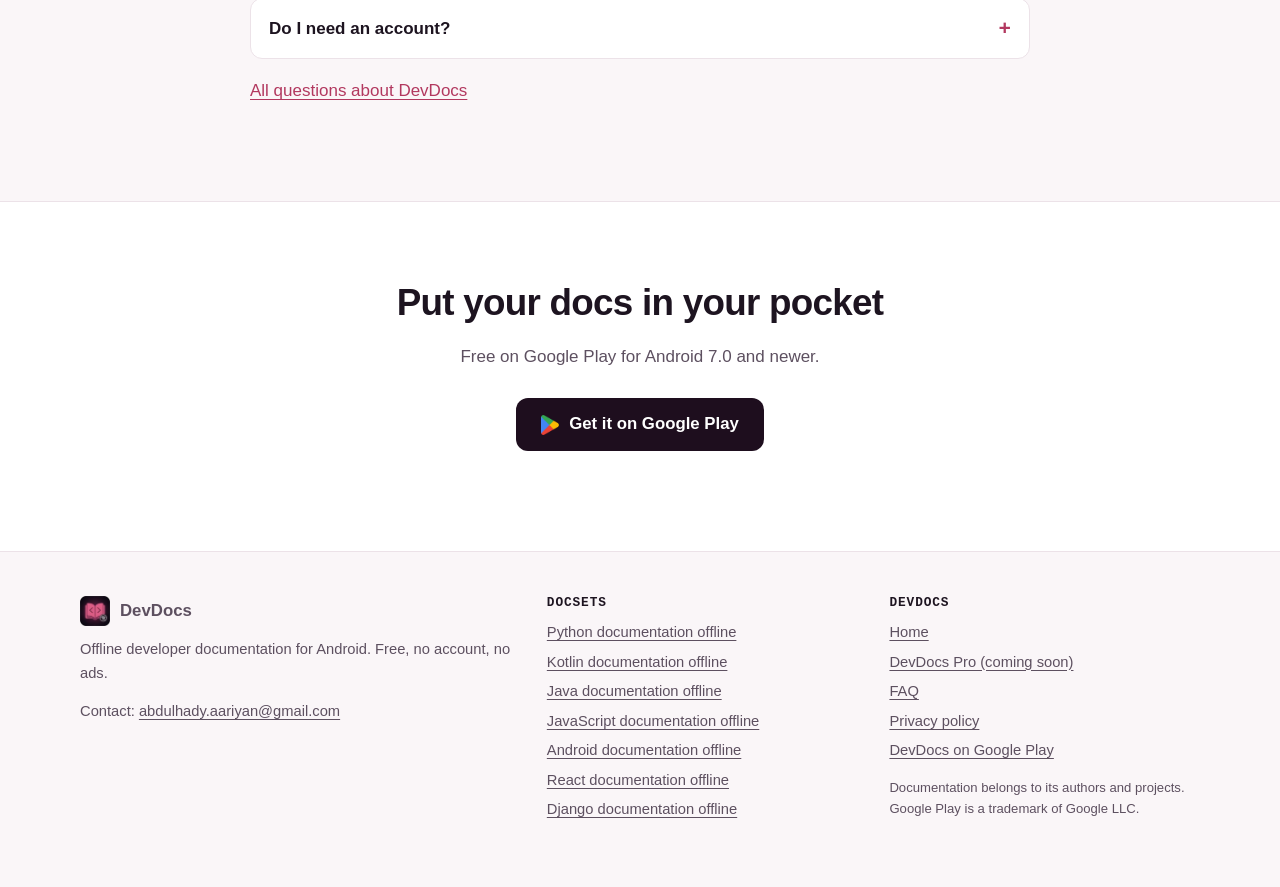
==== commit 37e47eec: "Replace app screenshots with original vector art - Hero: inline SVG composition (stylised phone sear" ====
--- a/index.html
+++ b/index.html
@@ -14,16 +14,16 @@
 <meta property="og:title" content="DevDocs: offline developer documentation for Android">
 <meta property="og:description" content="Download 800+ documentation sets once. Search and read them anywhere, no connection needed. Free, no account, no ads.">
 <meta property="og:url" content="https://ahaariyan.github.io/devdocs/">
-<meta property="og:image" content="https://ahaariyan.github.io/devdocs/assets/og-devdocs.jpg">
+<meta property="og:image" content="https://ahaariyan.github.io/devdocs/assets/og-devdocs-2.jpg">
 <meta property="og:image:width" content="1200">
 <meta property="og:image:height" content="630">
-<meta property="og:image:alt" content="DevDocs for Android: developer docs, offline. A phone showing search results across installed docsets.">
+<meta property="og:image:alt" content="DevDocs for Android: developer docs, offline. An illustrated phone searching Python, Kotlin and Pandas docs in airplane mode.">
 <meta name="twitter:card" content="summary_large_image">
 <meta name="twitter:title" content="DevDocs: offline developer documentation for Android">
 <meta name="twitter:description" content="Download 800+ documentation sets once. Search and read them anywhere, no connection needed. Free, no account, no ads.">
-<meta name="twitter:image" content="https://ahaariyan.github.io/devdocs/assets/og-devdocs.jpg">
+<meta name="twitter:image" content="https://ahaariyan.github.io/devdocs/assets/og-devdocs-2.jpg">
 <meta name="twitter:image:alt" content="DevDocs for Android: developer docs, offline.">
-<link rel="stylesheet" href="styles.css?v=1">
+<link rel="stylesheet" href="styles.css?v=2">
 <script type="application/ld+json">
 {
  "@context": "https://schema.org",
@@ -128,9 +128,7 @@
       </div>
       <ul class="trust"><li>Free, no limits</li><li>No account</li><li>No ads</li><li>806 docsets in the Store</li></ul>
     </div>
-    <div class="hero-art">
-      <div class="phone"><img src="assets/shots/search.webp" alt="DevDocs search: 200 results for lua across the installed Bash, Lua, Markdown and jq docsets" width="540" height="1055" fetchpriority="high"></div>
-    </div>
+    <div class="hero-art"><!--hero-art--><svg viewBox="0 0 560 540" width="560" height="540" class="hero-svg" aria-hidden="true" focusable="false"><style>text{font-family:-apple-system,BlinkMacSystemFont,"Segoe UI",Roboto,Helvetica,Arial,sans-serif}.mo{font-family:ui-monospace,"SF Mono",Menlo,Consolas,"Roboto Mono",monospace}.c0{fill:#eadbe6}.c1{fill:#f283a6}.c2{fill:#d4b2ff}.c3{fill:#8fe3b0}.c4{fill:#ffc48a}.c5{fill:#8f7b8b}</style><defs><radialGradient id="g1"><stop offset="0" stop-color="#e0608a" stop-opacity="0.55"/><stop offset="1" stop-color="#e0608a" stop-opacity="0"/></radialGradient><radialGradient id="g2"><stop offset="0" stop-color="#8a4aa0" stop-opacity="0.55"/><stop offset="1" stop-color="#8a4aa0" stop-opacity="0"/></radialGradient><radialGradient id="g3"><stop offset="0" stop-color="#7fdca6" stop-opacity="0.22"/><stop offset="1" stop-color="#7fdca6" stop-opacity="0"/></radialGradient><linearGradient id="ph" x1="0" y1="0" x2="1" y2="1"><stop offset="0" stop-color="#3d2541"/><stop offset="1" stop-color="#1c101e"/></linearGradient><linearGradient id="sc" x1="0" y1="0" x2="0" y2="1"><stop offset="0" stop-color="#1d1020"/><stop offset="1" stop-color="#130914"/></linearGradient><linearGradient id="ro" x1="0" y1="0" x2="1" y2="0"><stop offset="0" stop-color="#ff9fbd"/><stop offset="1" stop-color="#e0608a"/></linearGradient><filter id="d" filterUnits="userSpaceOnUse" x="-40" y="-40" width="640" height="620"><feDropShadow dy="18" stdDeviation="18" flood-color="#000" flood-opacity=".5"/></filter></defs><circle cx="310" cy="260" r="250" fill="url(#g1)"/><circle cx="130" cy="400" r="130" fill="url(#g2)"/><circle cx="470" cy="440" r="90" fill="url(#g3)"/><circle cx="300" cy="262" r="226" fill="none" stroke="#fff" stroke-opacity=".07" stroke-dasharray="2 7"/><circle cx="300" cy="262" r="168" fill="none" stroke="#fff" stroke-opacity=".05"/><g transform="translate(26 112) rotate(-9 107 146)" filter="url(#d)"><rect x="0" y="0" width="214" height="292" rx="16" fill="#fbf4f8"/><text x="18" y="30" class=" mo" font-size="9" font-weight="600" fill="#c0446d">PYTHON 3.15 · itertools</text><text x="18" y="56" class=" mo" font-size="20" font-weight="750" fill="#24152a">groupby()</text><rect x="18" y="72" width="176" height="6" rx="3" fill="#e6d6df"/><rect x="18" y="84" width="150" height="6" rx="3" fill="#e6d6df"/><rect x="18" y="96" width="166" height="6" rx="3" fill="#e6d6df"/><rect x="18" y="112" width="178" height="70" rx="10" fill="#211224"/><text x="30" y="134" class="mo" font-size="10" xml:space="preserve"><tspan class="c1">for </tspan><tspan class="c0">k, g </tspan><tspan class="c1">in </tspan></text><text x="30" y="150" class="mo" font-size="10" xml:space="preserve"><tspan class="c2">  groupby</tspan><tspan class="c0">(rows):</tspan></text><text x="30" y="166" class="mo" font-size="10" xml:space="preserve"><tspan class="c2">  print</tspan><tspan class="c0">(k)</tspan></text><rect x="18" y="198" width="170" height="6" rx="3" fill="#e6d6df"/><rect x="18" y="211" width="120" height="6" rx="3" fill="#e6d6df"/><rect x="18" y="224" width="160" height="6" rx="3" fill="#e6d6df"/><rect x="18" y="237" width="140" height="6" rx="3" fill="#e6d6df"/><rect x="18" y="250" width="96" height="6" rx="3" fill="#e6d6df"/><rect x="18" y="268" width="64" height="6" rx="3" fill="#f0b7c9"/></g><g filter="url(#d)"><rect x="196" y="30" width="216" height="470" rx="38" fill="url(#ph)"/></g><rect x="196.5" y="30.5" width="215" height="469" rx="37.5" fill="none" stroke="#fff" stroke-opacity=".14"/><rect x="205" y="39" width="198" height="452" rx="30" fill="url(#sc)"/><rect x="278" y="48" width="52" height="9" rx="4.5" fill="#000" fill-opacity=".55"/><g transform="translate(219 69) scale(0.667)" fill="none" stroke="#f283a6" stroke-width="1.9" stroke-linecap="round" stroke-linejoin="round"><path d="M12 6.5C10 5 7 4.5 3.5 5v13c3.5-.5 6.5 0 8.5 1.5 2-1.5 5-2 8.5-1.5V5C17 4.5 14 5 12 6.5zM12 6.5v13"/></g><text x="241" y="82" class="" font-size="13" font-weight="700" fill="#f6ecf3">Search</text><text x="389" y="82" class=" mo" font-size="9.5" font-weight="600" text-anchor="end" fill="#a893a3">806</text><rect x="215" y="97" width="178" height="36" rx="18" fill="#2b1a2e" stroke="#f283a6" stroke-opacity=".55"/><g transform="translate(225 107) scale(0.667)" fill="none" stroke="#f283a6" stroke-width="1.9" stroke-linecap="round" stroke-linejoin="round"><circle cx="10.5" cy="10.5" r="6"/><path d="M15 15l5 5"/></g><text x="247" y="120" class=" mo" font-size="13" font-weight="600" fill="#fff">groupby</text><rect x="302.3" y="107" width="2" height="16" rx="1" fill="#f283a6"/><rect x="215" y="143" width="34" height="20" rx="10" fill="#f283a6"/><text x="232" y="156.5" class="" font-size="9.5" font-weight="650" text-anchor="middle" fill="#1e0e1e">All</text><rect x="255" y="143" width="54" height="20" rx="10" fill="none" stroke="#fff" stroke-opacity=".16"/><text x="282" y="156.5" class="" font-size="9.5" font-weight="650" text-anchor="middle" fill="#d2c1cd">Python</text><rect x="315" y="143" width="50" height="20" rx="10" fill="none" stroke="#fff" stroke-opacity=".16"/><text x="340" y="156.5" class="" font-size="9.5" font-weight="650" text-anchor="middle" fill="#d2c1cd">Kotlin</text><rect x="211" y="171" width="186" height="46" rx="12" fill="#fff" fill-opacity=".06"/><rect x="219" y="179" width="28" height="28" rx="8" fill="#f283a6" fill-opacity=".16"/><text x="233" y="197.5" class=" mo" font-size="12" font-weight="700" text-anchor="middle" fill="#f283a6">f</text><text x="257" y="190" class=" mo" font-size="10.5" font-weight="600" fill="#f6ecf3">itertools.groupby</text><text x="257" y="205" class="" font-size="9.5" fill="#a893a3">Python</text><rect x="219" y="229" width="28" height="28" rx="8" fill="#f283a6" fill-opacity=".16"/><text x="233" y="247.5" class=" mo" font-size="12" font-weight="700" text-anchor="middle" fill="#f283a6">f</text><text x="257" y="240" class=" mo" font-size="10.5" font-weight="600" fill="#f6ecf3">groupBy</text><text x="257" y="255" class="" font-size="9.5" fill="#a893a3">Kotlin</text><rect x="219" y="279" width="28" height="28" rx="8" fill="#c39be0" fill-opacity=".16"/><text x="233" y="297.5" class=" mo" font-size="12" font-weight="700" text-anchor="middle" fill="#c39be0">m</text><text x="257" y="290" class=" mo" font-size="10.5" font-weight="600" fill="#f6ecf3">DataFrame.groupby</text><text x="257" y="305" class="" font-size="9.5" fill="#a893a3">Pandas</text><rect x="219" y="329" width="28" height="28" rx="8" fill="#f283a6" fill-opacity=".16"/><text x="233" y="347.5" class=" mo" font-size="12" font-weight="700" text-anchor="middle" fill="#f283a6">f</text><text x="257" y="340" class=" mo" font-size="10.5" font-weight="600" fill="#f6ecf3">groupingBy</text><text x="257" y="355" class="" font-size="9.5" fill="#a893a3">Kotlin</text><text x="219" y="401" class=" mo" font-size="8.5" font-weight="700" fill="#8f7b8b" letter-spacing=".8">RECENT</text><rect x="217" y="410" width="74.9" height="22" rx="11" fill="#fff" fill-opacity=".06" stroke="#fff" stroke-opacity=".1"/><text x="254.4" y="425" class=" mo" font-size="9.5" font-weight="600" text-anchor="middle" fill="#d2c1cd">lru_cache</text><rect x="297.9" y="410" width="74.9" height="22" rx="11" fill="#fff" fill-opacity=".06" stroke="#fff" stroke-opacity=".1"/><text x="335.3" y="425" class=" mo" font-size="9.5" font-weight="600" text-anchor="middle" fill="#d2c1cd">useEffect</text><rect x="205" y="443" width="198" height="1" fill="#fff" fill-opacity=".07"/><g transform="translate(218 452) scale(0.750)" fill="none" stroke="#8f7b8b" stroke-width="1.9" stroke-linecap="round" stroke-linejoin="round"><path d="M12 6.5C10 5 7 4.5 3.5 5v13c3.5-.5 6.5 0 8.5 1.5 2-1.5 5-2 8.5-1.5V5C17 4.5 14 5 12 6.5zM12 6.5v13"/></g><g transform="translate(269.3 452) scale(0.750)" fill="none" stroke="#8f7b8b" stroke-width="1.9" stroke-linecap="round" stroke-linejoin="round"><path d="M12 4v11M7.5 10.5L12 15l4.5-4.5M5 19.5h14"/></g><rect x="311.7" y="450" width="36" height="22" rx="11" fill="#f283a6" fill-opacity=".18"/><g transform="translate(320.7 452) scale(0.750)" fill="none" stroke="#f283a6" stroke-width="1.9" stroke-linecap="round" stroke-linejoin="round"><circle cx="10.5" cy="10.5" r="6"/><path d="M15 15l5 5"/></g><g transform="translate(372 452) scale(0.750)" fill="none" stroke="#8f7b8b" stroke-width="1.9" stroke-linecap="round" stroke-linejoin="round"><path d="M7 3.5h10a1 1 0 0 1 1 1V20l-6-4-6 4V4.5a1 1 0 0 1 1-1z"/></g><g transform="translate(348 372) rotate(4 102 58)" filter="url(#d)"><rect x="0" y="0" width="204" height="116" rx="16" fill="#241428" stroke="#fff" stroke-opacity=".1"/><circle cx="18" cy="17" r="4" fill="#f283a6" fill-opacity=".8"/><circle cx="31" cy="17" r="4" fill="#c39be0" fill-opacity=".8"/><circle cx="44" cy="17" r="4" fill="#7fdca6" fill-opacity=".8"/><text x="188" y="21" class=" mo" font-size="9.5" font-weight="600" text-anchor="end" fill="#a893a3">Kotlin</text><text x="16" y="50" class="mo" font-size="10.5" xml:space="preserve"><tspan class="c1">val </tspan><tspan class="c0">byLen </tspan><tspan class="c5">= </tspan><tspan class="c0">words</tspan></text><text x="16" y="69" class="mo" font-size="10.5" xml:space="preserve"><tspan class="c5">  .</tspan><tspan class="c2">groupBy </tspan><tspan class="c5">{ </tspan><tspan class="c1">it</tspan><tspan class="c0">.length </tspan><tspan class="c5">}</tspan></text><text x="16" y="88" class="mo" font-size="10.5" xml:space="preserve"><tspan class="c5">// offline: 0 ms</tspan></text></g><g transform="translate(372 62)" filter="url(#d)"><rect x="0" y="0" width="128" height="40" rx="20" fill="#1f2a24" stroke="#7fdca6" stroke-opacity=".45"/><circle cx="20" cy="20" r="12" fill="#7fdca6" fill-opacity=".18"/><g transform="translate(12 12) scale(0.667)" fill="none" stroke="#7fdca6" stroke-width="1.9" stroke-linecap="round" stroke-linejoin="round"><path d="M21 16v-2l-8-5V3.5a1.5 1.5 0 0 0-3 0V9l-8 5v2l8-2.5V19l-2 1.5V22l3.5-1 3.5 1v-1.5L13 19v-5.5z"/></g><text x="40" y="18" class="" font-size="9" font-weight="600" fill="#a9d9bd">Airplane mode</text><text x="40" y="31" class="" font-size="10.5" font-weight="700" fill="#e9fff2">Docs still work</text></g><g transform="translate(40 46)" filter="url(#d)"><rect x="0" y="0" width="75.4" height="30" rx="15" fill="#2b1a2e" stroke="#fff" stroke-opacity=".12"/><circle cx="15" cy="15" r="4" fill="#f283a6"/><text x="26" y="19.5" class="" font-size="12" font-weight="650" fill="#f6ecf3">Python</text></g><g transform="translate(440 196)" filter="url(#d)"><rect x="0" y="0" width="75.4" height="30" rx="15" fill="#2b1a2e" stroke="#fff" stroke-opacity=".12"/><circle cx="15" cy="15" r="4" fill="#c39be0"/><text x="26" y="19.5" class="" font-size="12" font-weight="650" fill="#f6ecf3">Pandas</text></g><g transform="translate(18 448)" filter="url(#d)"><rect x="0" y="0" width="196" height="60" rx="16" fill="#241428" stroke="#fff" stroke-opacity=".1"/><circle cx="30" cy="30" r="16" fill="#7fdca6" fill-opacity=".16"/><g transform="translate(21 21) scale(0.750)" fill="none" stroke="#7fdca6" stroke-width="1.9" stroke-linecap="round" stroke-linejoin="round"><path d="M5 12.5l4.5 4.5L19 7.5"/></g><text x="56" y="26" class="" font-size="11.5" font-weight="700" fill="#f6ecf3">Django 6.1.2</text><text x="178" y="26" class=" mo" font-size="9.5" font-weight="600" text-anchor="end" fill="#a893a3">10 MB</text><rect x="56" y="36" width="122" height="5" rx="2.5" fill="#7fdca6"/></g><path transform="translate(150 70) scale(0.583)" d="M12 0l2.6 9.4L24 12l-9.4 2.6L12 24l-2.6-9.4L0 12l9.4-2.6z" fill="#f283a6"/><path transform="translate(520 300) scale(0.458)" d="M12 0l2.6 9.4L24 12l-9.4 2.6L12 24l-2.6-9.4L0 12l9.4-2.6z" fill="#c39be0"/><path transform="translate(300 515) scale(0.375)" d="M12 0l2.6 9.4L24 12l-9.4 2.6L12 24l-2.6-9.4L0 12l9.4-2.6z" fill="#f7a3bd"/></svg><!--/hero-art--></div>
   </div>
 </section>
 
@@ -142,9 +140,9 @@
       <p>DevDocs is a developer docs offline reader: a small app that keeps a local, searchable copy of the documentation you choose.</p>
     </div>
     <ol class="steps">
-      <li><h3>Pick your docsets</h3><p>Open the Store and browse 806 documentation sets by category, or search for the one you need.</p></li>
-      <li><h3>Download once</h3><p>Tap Download. DevDocs fetches the docset in the background, resumes if the connection drops, and indexes it on your phone.</p></li>
-      <li><h3>Search and read offline</h3><p>Search every installed docset at once, open a page in the reader, bookmark it. No network needed from here on.</p></li>
+      <li><span class="ico" aria-hidden="true"><svg class="i" viewBox="0 0 24 24"><rect class="d" x="13" y="4" width="7" height="7" rx="2"/><rect x="4" y="4" width="7" height="7" rx="2"/><rect x="13" y="4" width="7" height="7" rx="2"/><rect x="4" y="13" width="7" height="7" rx="2"/><rect x="13" y="13" width="7" height="7" rx="2"/></svg></span><h3>Pick your docsets</h3><p>Open the Store and browse 806 documentation sets by category, or search for the one you need.</p></li>
+      <li><span class="ico" aria-hidden="true"><svg class="i" viewBox="0 0 24 24"><rect class="d" x="4" y="15" width="16" height="5" rx="2"/><path d="M12 3.5v11M7.5 10l4.5 4.5 4.5-4.5M4 15v3a2 2 0 0 0 2 2h12a2 2 0 0 0 2-2v-3"/></svg></span><h3>Download once</h3><p>Tap Download. DevDocs fetches the docset in the background, resumes if the connection drops, and indexes it on your phone.</p></li>
+      <li><span class="ico" aria-hidden="true"><svg class="i" viewBox="0 0 24 24"><path class="d" d="M21 16v-2l-8-5V3.5a1.5 1.5 0 0 0-3 0V9l-8 5v2l8-2.5V19l-2 1.5V22l3.5-1 3.5 1v-1.5L13 19v-5.5z"/><path d="M21 16v-2l-8-5V3.5a1.5 1.5 0 0 0-3 0V9l-8 5v2l8-2.5V19l-2 1.5V22l3.5-1 3.5 1v-1.5L13 19v-5.5z"/></svg></span><h3>Search and read offline</h3><p>Search every installed docset at once, open a page in the reader, bookmark it. No network needed from here on.</p></li>
     </ol>
   </div>
 </section>
@@ -179,12 +177,12 @@
       <p>No trial, no docset limit, no ads. The only limit is the storage on your device.</p>
     </div>
     <div class="grid">
-      <div class="card"><h3><span class="ico" aria-hidden="true">/</span>Search across docsets</h3><p>One search box for everything you have installed, with results labelled by docset and type. Recent searches come back as chips.</p></div>
-      <div class="card"><h3><span class="ico" aria-hidden="true">{}</span>A reader made for code</h3><p>Light, dark and sepia reader themes, four text sizes and adjustable reading width. Links between pages work offline, and back returns to where you were.</p></div>
-      <div class="card"><h3><span class="ico" aria-hidden="true">#</span>Bookmarks to the section</h3><p>Save any entry and it reopens at that exact section, named after the entry rather than the file.</p></div>
-      <div class="card"><h3><span class="ico" aria-hidden="true">↓</span>Downloads that finish</h3><p>Background downloads keep going when you leave the app and resume after a dropped connection. Optional Wi-Fi-only mode.</p></div>
-      <div class="card"><h3><span class="ico" aria-hidden="true">≡</span>Browse a docset</h3><p>Open one docset to see its entries, filter them by type, or search inside just that docset.</p></div>
-      <div class="card"><h3><span class="ico" aria-hidden="true">⇄</span>Phones and tablets</h3><p>Material You colours on Android 12+, dark mode, and a navigation rail in landscape and on large screens.</p></div>
+      <div class="card"><h3><span class="ico" aria-hidden="true"><svg class="i" viewBox="0 0 24 24"><circle class="d" cx="10.5" cy="10.5" r="6.5"/><circle cx="10.5" cy="10.5" r="6.5"/><path d="M15.5 15.5L20 20M8 9h5M8 12h3"/></svg></span>Search across docsets</h3><p>One search box for everything you have installed, with results labelled by docset and type. Recent searches come back as chips.</p></div>
+      <div class="card"><h3><span class="ico" aria-hidden="true"><svg class="i" viewBox="0 0 24 24"><path class="d" d="M12 6.5C10 5 7 4.5 3.5 5v13c3.5-.5 6.5 0 8.5 1.5z"/><path d="M12 6.5C10 5 7 4.5 3.5 5v13c3.5-.5 6.5 0 8.5 1.5 2-1.5 5-2 8.5-1.5V5C17 4.5 14 5 12 6.5zM12 6.5v13M8.5 10.5L7 12l1.5 1.5M15.5 10.5L17 12l-1.5 1.5"/></svg></span>A reader made for code</h3><p>Light, dark and sepia reader themes, four text sizes and adjustable reading width. Links between pages work offline, and back returns to where you were.</p></div>
+      <div class="card"><h3><span class="ico" aria-hidden="true"><svg class="i" viewBox="0 0 24 24"><path class="d" d="M7 3.5h10a1 1 0 0 1 1 1V20l-6-4-6 4V4.5a1 1 0 0 1 1-1z"/><path d="M7 3.5h10a1 1 0 0 1 1 1V20l-6-4-6 4V4.5a1 1 0 0 1 1-1zM10 8h4"/></svg></span>Bookmarks to the section</h3><p>Save any entry and it reopens at that exact section, named after the entry rather than the file.</p></div>
+      <div class="card"><h3><span class="ico" aria-hidden="true"><svg class="i" viewBox="0 0 24 24"><rect class="d" x="4" y="15" width="16" height="5" rx="2"/><path d="M12 3.5v11M7.5 10l4.5 4.5 4.5-4.5M4 15v3a2 2 0 0 0 2 2h12a2 2 0 0 0 2-2v-3"/></svg></span>Downloads that finish</h3><p>Background downloads keep going when you leave the app and resume after a dropped connection. Optional Wi-Fi-only mode.</p></div>
+      <div class="card"><h3><span class="ico" aria-hidden="true"><svg class="i" viewBox="0 0 24 24"><rect class="d" x="3.5" y="4.5" width="4" height="4" rx="1"/><rect x="3.5" y="4.5" width="4" height="4" rx="1"/><rect x="3.5" y="10" width="4" height="4" rx="1"/><rect x="3.5" y="15.5" width="4" height="4" rx="1"/><path d="M11 6.5h9.5M11 12h9.5M11 17.5h6"/></svg></span>Browse a docset</h3><p>Open one docset to see its entries, filter them by type, or search inside just that docset.</p></div>
+      <div class="card"><h3><span class="ico" aria-hidden="true"><svg class="i" viewBox="0 0 24 24"><rect x="2.5" y="4.5" width="11" height="15" rx="2"/><rect class="d" x="16" y="8" width="5.5" height="11.5" rx="1.5"/><rect x="16" y="8" width="5.5" height="11.5" rx="1.5"/><path d="M6.5 16.5h3"/></svg></span>Phones and tablets</h3><p>Material You colours on Android 12+, dark mode, and a navigation rail in landscape and on large screens.</p></div>
     </div>
   </div>
 </section>
@@ -220,23 +218,21 @@
   <div class="wrap">
     <div class="sec-head">
       <p class="kicker">Inside the app</p>
-      <h2 id="screens">What it looks like</h2>
-      <p>Real screenshots from the current app.</p>
-    </div>
-    <div class="shots">
-      <figure><div class="phone"><img src="assets/shots/library.webp" alt="Library with Bash, Lua, Markdown and jq installed, storage used and free space" width="540" height="1055" loading="lazy" decoding="async"></div><figcaption>Library</figcaption></figure>
-      <figure><div class="phone"><img src="assets/shots/store.webp" alt="Documentation Store showing 806 docsets with category filters" width="540" height="1046" loading="lazy" decoding="async"></div><figcaption>Store: 806 docsets</figcaption></figure>
-      <figure><div class="phone"><img src="assets/shots/reader.webp" alt="Reader showing the Lua manual entry for ipairs with code" width="540" height="1055" loading="lazy" decoding="async"></div><figcaption>Reader</figcaption></figure>
-      <figure><div class="phone"><img src="assets/shots/reader-dark.webp" alt="Reader in dark mode with extra-large text" width="540" height="1046" loading="lazy" decoding="async"></div><figcaption>Dark theme, XL text</figcaption></figure>
-      <figure><div class="phone"><img src="assets/shots/bookmarks.webp" alt="Bookmarks list with ipairs from the Lua 5.5 Reference Manual" width="540" height="1055" loading="lazy" decoding="async"></div><figcaption>Bookmarks</figcaption></figure>
-      <figure><div class="phone"><img src="assets/shots/settings.webp" alt="Settings for theme, font size, reading width, reader theme and Wi-Fi-only downloads" width="540" height="1055" loading="lazy" decoding="async"></div><figcaption>Settings</figcaption></figure>
+      <h2 id="screens">A store, a library and a reader made for code</h2>
+      <p>The parts of DevDocs you use every day, all of them free and all of them offline once a docset is installed.</p>
+    </div>
+    <div class="bento">
+      <div class="tile w2"><div class="tile-art"><img src="assets/art/themes.svg" alt="" width="796" height="356" loading="lazy" decoding="async"></div><div class="tile-txt"><h3>Reader themes</h3><p>Light, dark and sepia pages, four text sizes and an adjustable reading width. Code blocks stay easy to read in all of them.</p></div></div>
+      <div class="tile"><div class="tile-art"><img src="assets/art/store.svg" alt="" width="416" height="356" loading="lazy" decoding="async"></div><div class="tile-txt"><h3>806 docsets in the Store</h3><p>Browse by category or search by name, then download in the background.</p></div></div>
+      <div class="tile"><div class="tile-art"><img src="assets/art/library.svg" alt="" width="416" height="356" loading="lazy" decoding="async"></div><div class="tile-txt"><h3>Your library</h3><p>Every installed docset with its version and the storage it uses.</p></div></div>
+      <div class="tile w2"><div class="tile-art"><img src="assets/art/bookmarks.svg" alt="" width="796" height="356" loading="lazy" decoding="async"></div><div class="tile-txt"><h3>Bookmarks that open at the section</h3><p>A saved entry is named after the entry, not the file, and reopens exactly where you left it, for example at the Caveats of <code>useEffect</code>.</p></div></div>
     </div>
   </div>
 </section>
 
 <section class="alt" aria-labelledby="privacy">
-  <div class="wrap split rev">
-    <figure><div class="phone"><img src="assets/shots/docset.webp" alt="A Lua manual page open in the reader with a link menu" width="540" height="1055" loading="lazy" decoding="async"></div><figcaption>Pages and links work offline.</figcaption></figure>
+  <div class="wrap split rev art-split">
+    <figure class="art"><img src="assets/art/private.svg" alt="" width="496" height="476" loading="lazy" decoding="async"></figure>
     <div>
       <p class="kicker">Free, private, offline</p>
       <h2 id="privacy">Your docs stay on your phone</h2>
@@ -248,14 +244,14 @@
 </section>
 
 <section aria-labelledby="pro">
-  <div class="wrap split">
+  <div class="wrap split art-split">
     <div>
       <p class="kicker">Coming soon <span class="badge">Not on sale yet</span></p>
       <h2 id="pro">DevDocs Pro: ask your docs</h2>
       <p>We are building an optional subscription that adds new tools on top of the free app: questions answered from your downloaded docs with links to the pages they come from, Explain this for any selected code, search by meaning, flashcards, tabs and split view. Nothing that is free today will move into Pro.</p>
       <p><a href="pro/">See what DevDocs Pro will include and the planned price</a></p>
     </div>
-    <figure><div class="phone"><img src="assets/shots/ask.webp" alt="Pre-release Ask your docs answer about set -e and pipefail with a citation to the Bash manual" width="540" height="1055" loading="lazy" decoding="async"></div><figcaption>Pre-release build. Not available yet.</figcaption></figure>
+    <figure class="art"><img src="assets/art/ask.svg" alt="" width="516" height="476" loading="lazy" decoding="async"><figcaption>Illustration of a planned feature. Not available yet.</figcaption></figure>
   </div>
 </section>
 
@@ -272,7 +268,7 @@
 <details><summary><h3>How much storage does it use?</h3></summary><div>It depends on the docsets. Bash is under 1 MB and Django about 10 MB to download, while Android is about 299 MB. The library shows how much space each docset uses and how much is free on your device.</div></details>
 <details><summary><h3>Do I need an account?</h3></summary><div>No. There is no sign-in. Your bookmarks and search history stay on your phone.</div></details>
 </div>
-    <p style="margin-top:18px"><a href="faq/">All questions about DevDocs</a></p>
+    <p class="mt18"><a href="faq/">All questions about DevDocs</a></p>
   </div>
 </section>
 
@@ -288,7 +284,7 @@
   <div class="wrap foot-in">
     <div>
       <a class="brand" href="./"><img src="assets/icon-64.webp" alt="" width="30" height="30" loading="lazy">DevDocs</a>
-      <p style="margin-top:12px">Offline developer documentation for Android. Free, no account, no ads.</p>
+      <p class="mt12">Offline developer documentation for Android. Free, no account, no ads.</p>
       <p>Contact: <a href="mailto:abdulhady.aariyan@gmail.com">abdulhady.aariyan@gmail.com</a></p>
     </div>
     <div>
@@ -312,7 +308,7 @@
         <li><a href="https://devdocs.privacypolicy.matrabhed.com/">Privacy policy</a></li>
         <li><a href="https://play.google.com/store/apps/details?id=com.devdocs.app">DevDocs on Google Play</a></li>
       </ul>
-      <p style="margin-top:14px;font-size:.82rem">Documentation belongs to its authors and projects. Google Play is a trademark of Google LLC.</p>
+      <p class="fine">Documentation belongs to its authors and projects. Google Play is a trademark of Google LLC.</p>
     </div>
   </div>
 </footer>
--- a/styles.css
+++ b/styles.css
@@ -60,7 +60,7 @@
 /* Hero (always dark: it echoes the app icon) */
 .hero { background: radial-gradient(60% 90% at 85% 30%, rgba(220,93,133,.24), transparent 70%), radial-gradient(40% 70% at 0% 100%, rgba(120,60,140,.28), transparent 70%), var(--hero); color: var(--hero-text); position: relative; overflow: hidden; }
 .hero::before { content: ""; position: absolute; inset: 0; background-image: linear-gradient(rgba(255,255,255,.035) 1px, transparent 1px), linear-gradient(90deg, rgba(255,255,255,.035) 1px, transparent 1px); background-size: 40px 40px; pointer-events: none; }
-.hero-in { position: relative; display: grid; grid-template-columns: 1.15fr .85fr; gap: 48px; align-items: center; padding: 56px 0 0; }
+.hero-in { position: relative; display: grid; grid-template-columns: 1.05fr 1fr; gap: 32px; align-items: center; padding: 56px 0 0; }
 .hero h1 { color: #fff; }
 .hero h1 span { color: #f283a6; }
 .hero .lead { color: var(--hero-muted); font-size: 1.2rem; max-width: 34em; }
@@ -69,17 +69,19 @@
 .actions { display: flex; flex-wrap: wrap; gap: 12px; margin: 28px 0 20px; }
 .trust { list-style: none; padding: 0; margin: 0 0 56px; display: flex; flex-wrap: wrap; gap: 8px 22px; font-size: .95rem; color: var(--hero-muted); }
 .trust li::before { content: "✓ "; color: #7fdca6; font-weight: 700; }
-.hero-art { align-self: end; display: flex; justify-content: center; }
-.hero-art .phone { width: min(300px, 74vw); border-bottom: 0; border-radius: 40px 40px 0 0; margin-bottom: -1px; }
+.hero-art { align-self: center; display: flex; justify-content: center; margin: 0 -40px 0 0; padding: 16px 0 36px; }
+.hero-svg { width: 100%; max-width: 600px; height: auto; display: block; }
+.hero-in > *, .split > *, .bento > *, .grid > * { min-width: 0; }
 @media (max-width: 860px) {
   .hero-in { grid-template-columns: 1fr; padding-top: 44px; gap: 8px; }
-  .trust { margin-bottom: 36px; }
+  .trust { margin-bottom: 8px; }
+  .hero-art { margin: 0 -8px; padding-bottom: 20px; }
+  .hero-svg { max-width: 460px; }
 }
 
-/* Phone frame */
-.phone { border: 8px solid #2a1a2b; border-radius: 34px; overflow: hidden; background: #2a1a2b; box-shadow: 0 30px 70px rgba(20,5,20,.35), 0 0 0 1px rgba(255,255,255,.06); }
-.phone img { width: 100%; }
+/* Illustrations (original vector art in assets/art, light + dark built in) */
 figure { margin: 0; }
+.art img { width: 100%; height: auto; }
 figcaption { font-size: .88rem; color: var(--muted); margin-top: 10px; text-align: center; }
 
 /* Sections */
@@ -107,31 +109,48 @@
 /* Steps */
 .steps { display: grid; grid-template-columns: repeat(3, 1fr); gap: 20px; counter-reset: s; list-style: none; padding: 0; margin: 0; }
 .steps li { background: var(--card); border: 1px solid var(--line); border-radius: var(--radius); padding: 24px; counter-increment: s; }
-.steps li::before { content: counter(s, decimal-leading-zero); display: block; font: 700 .9rem var(--mono); color: var(--accent); margin-bottom: 10px; }
+.steps li { position: relative; }
+.steps li::before { content: counter(s, decimal-leading-zero); position: absolute; top: 28px; right: 24px; font: 700 .85rem var(--mono); color: var(--muted); opacity: .7; }
+.steps .ico { margin-bottom: 16px; }
 .steps p { color: var(--muted); margin: 0; }
 
 /* Feature grid */
 .grid { display: grid; grid-template-columns: repeat(3, 1fr); gap: 18px; }
 .card { background: var(--card); border: 1px solid var(--line); border-radius: var(--radius); padding: 22px; }
 .card p { color: var(--muted); margin: 0; font-size: .97rem; }
-.card h3 { display: flex; align-items: center; gap: 10px; }
-.ico { width: 34px; height: 34px; flex: none; border-radius: 10px; background: var(--accent-soft); color: var(--accent); display: grid; place-items: center; font: 700 .85rem var(--mono); }
+.card h3 { display: flex; align-items: center; gap: 12px; }
+/* Icons: 24px grid, 1.75 stroke, round joins, one duotone fill (.d); colour from currentColor */
+.ico { width: 42px; height: 42px; flex: none; border-radius: 12px; display: grid; place-items: center; color: var(--accent);
+  background: linear-gradient(150deg, var(--accent-soft), color-mix(in srgb, var(--accent-soft) 45%, var(--card)));
+  box-shadow: inset 0 0 0 1px color-mix(in srgb, var(--accent) 16%, transparent); }
+.i { width: 22px; height: 22px; fill: none; stroke: currentColor; stroke-width: 1.75; stroke-linecap: round; stroke-linejoin: round; }
+.i .d { fill: currentColor; stroke: none; opacity: .22; }
 @media (max-width: 900px) { .grid, .steps { grid-template-columns: 1fr 1fr; } }
 @media (max-width: 600px) { .grid, .steps { grid-template-columns: 1fr; } section { padding: 60px 0; } }
 
-/* Screens gallery */
-.shots { display: grid; grid-auto-flow: column; grid-auto-columns: minmax(200px, 240px); gap: 22px; overflow-x: auto; padding: 6px 4px 18px; scroll-snap-type: x mandatory; }
-.shots figure { scroll-snap-align: start; }
-@media (min-width: 1000px) { .shots { grid-auto-columns: calc((100% - 5 * 22px) / 6); overflow: visible; } }
-.shots .phone { border-width: 6px; border-radius: 26px; box-shadow: var(--shadow); }
+/* Bento of illustrated tiles */
+.bento { display: grid; grid-template-columns: repeat(3, 1fr); gap: 18px; }
+.tile { background: var(--card); border: 1px solid var(--line); border-radius: 20px; overflow: hidden; display: flex; flex-direction: column; }
+.tile.w2 { grid-column: span 2; }
+.tile-art { background: radial-gradient(80% 90% at 50% 40%, color-mix(in srgb, var(--accent-soft) 70%, transparent), transparent 75%), var(--bg2); border-bottom: 1px solid var(--line); }
+.tile-art img { width: 100%; height: auto; }
+.tile-txt { padding: 20px 24px 24px; }
+.tile-txt p { color: var(--muted); margin: 0; font-size: .97rem; }
+@media (max-width: 900px) { .bento { grid-template-columns: 1fr 1fr; } .tile.w2 { grid-column: span 2; } }
+@media (max-width: 600px) { .bento { grid-template-columns: 1fr; } .tile.w2 { grid-column: auto; } .tile.w2 .tile-art img { height: 210px; object-fit: cover; } }
 
 /* Split blocks (copy + phone) */
 .split { display: grid; grid-template-columns: 1fr 280px; gap: 56px; align-items: center; }
 .split.rev { grid-template-columns: 280px 1fr; }
 .split.wide { grid-template-columns: 1fr 460px; }
 .split.rev > figure { order: -1; }
+.split.art-split { grid-template-columns: 1fr 440px; }
+.split.rev.art-split { grid-template-columns: 440px 1fr; }
+.split.art-split > figure { max-width: 440px; }
+.feat .ico { margin-bottom: 16px; }
 @media (max-width: 860px) { .split.wide { grid-template-columns: 1fr; } }
-@media (max-width: 760px) { .split, .split.rev { grid-template-columns: 1fr; gap: 28px; } .split > figure { max-width: 260px; margin-inline: auto; } .split.rev > figure { order: 0; } }
+@media (max-width: 900px) { .split.art-split, .split.rev.art-split { grid-template-columns: 1fr 360px; } .split.rev.art-split { grid-template-columns: 360px 1fr; } }
+@media (max-width: 760px) { .split, .split.rev, .split.art-split, .split.rev.art-split { grid-template-columns: 1fr; gap: 28px; } .split > figure { max-width: 420px; width: 100%; margin-inline: auto; } .split.rev > figure { order: 0; } }
 
 /* Docset chips and lists */
 .chips { display: flex; flex-wrap: wrap; gap: 10px; list-style: none; padding: 0; margin: 0 0 22px; }
@@ -163,6 +182,9 @@
 .crumbs li + li::before { content: "/"; margin-right: 6px; opacity: .6; }
 .crumbs a { color: #f7a3bd; }
 .page-hero .hero-in { grid-template-columns: 1fr; padding: 48px 0 56px; }
+.page-hero .hero-in.has-art { grid-template-columns: 1.15fr .85fr; gap: 40px; padding: 40px 0 44px; }
+.page-art img { width: 100%; max-width: 480px; height: auto; margin-inline: auto; }
+@media (max-width: 860px) { .page-hero .hero-in.has-art { grid-template-columns: 1fr; gap: 24px; } .page-art img { max-width: 420px; } }
 .page-hero h1 { font-size: clamp(2rem, 4.6vw, 3.1rem); }
 .page-hero .actions { margin-bottom: 0; }
 
@@ -211,3 +233,13 @@
 @media (prefers-reduced-motion: no-preference) { html { scroll-behavior: smooth; } }
 .hero code { background: rgba(255,255,255,.1); color: #fff; }
 .price .amt { color: var(--text); margin: 6px 0; }
+
+/* Small utilities (instead of inline styles) */
+.hero-note { color: var(--hero-muted); font-size: .95rem; margin: 16px 0 0; }
+.muted { color: var(--muted); }
+.stats dd.sm { font-size: .95rem; }
+.mt12 { margin-top: 12px; }
+.mt18 { margin-top: 18px; }
+.fine { margin-top: 14px; font-size: .82rem; }
+.meta { margin-top: 14px; font-size: .9rem; color: var(--muted); }
+section.pt24 { padding-top: 24px; }
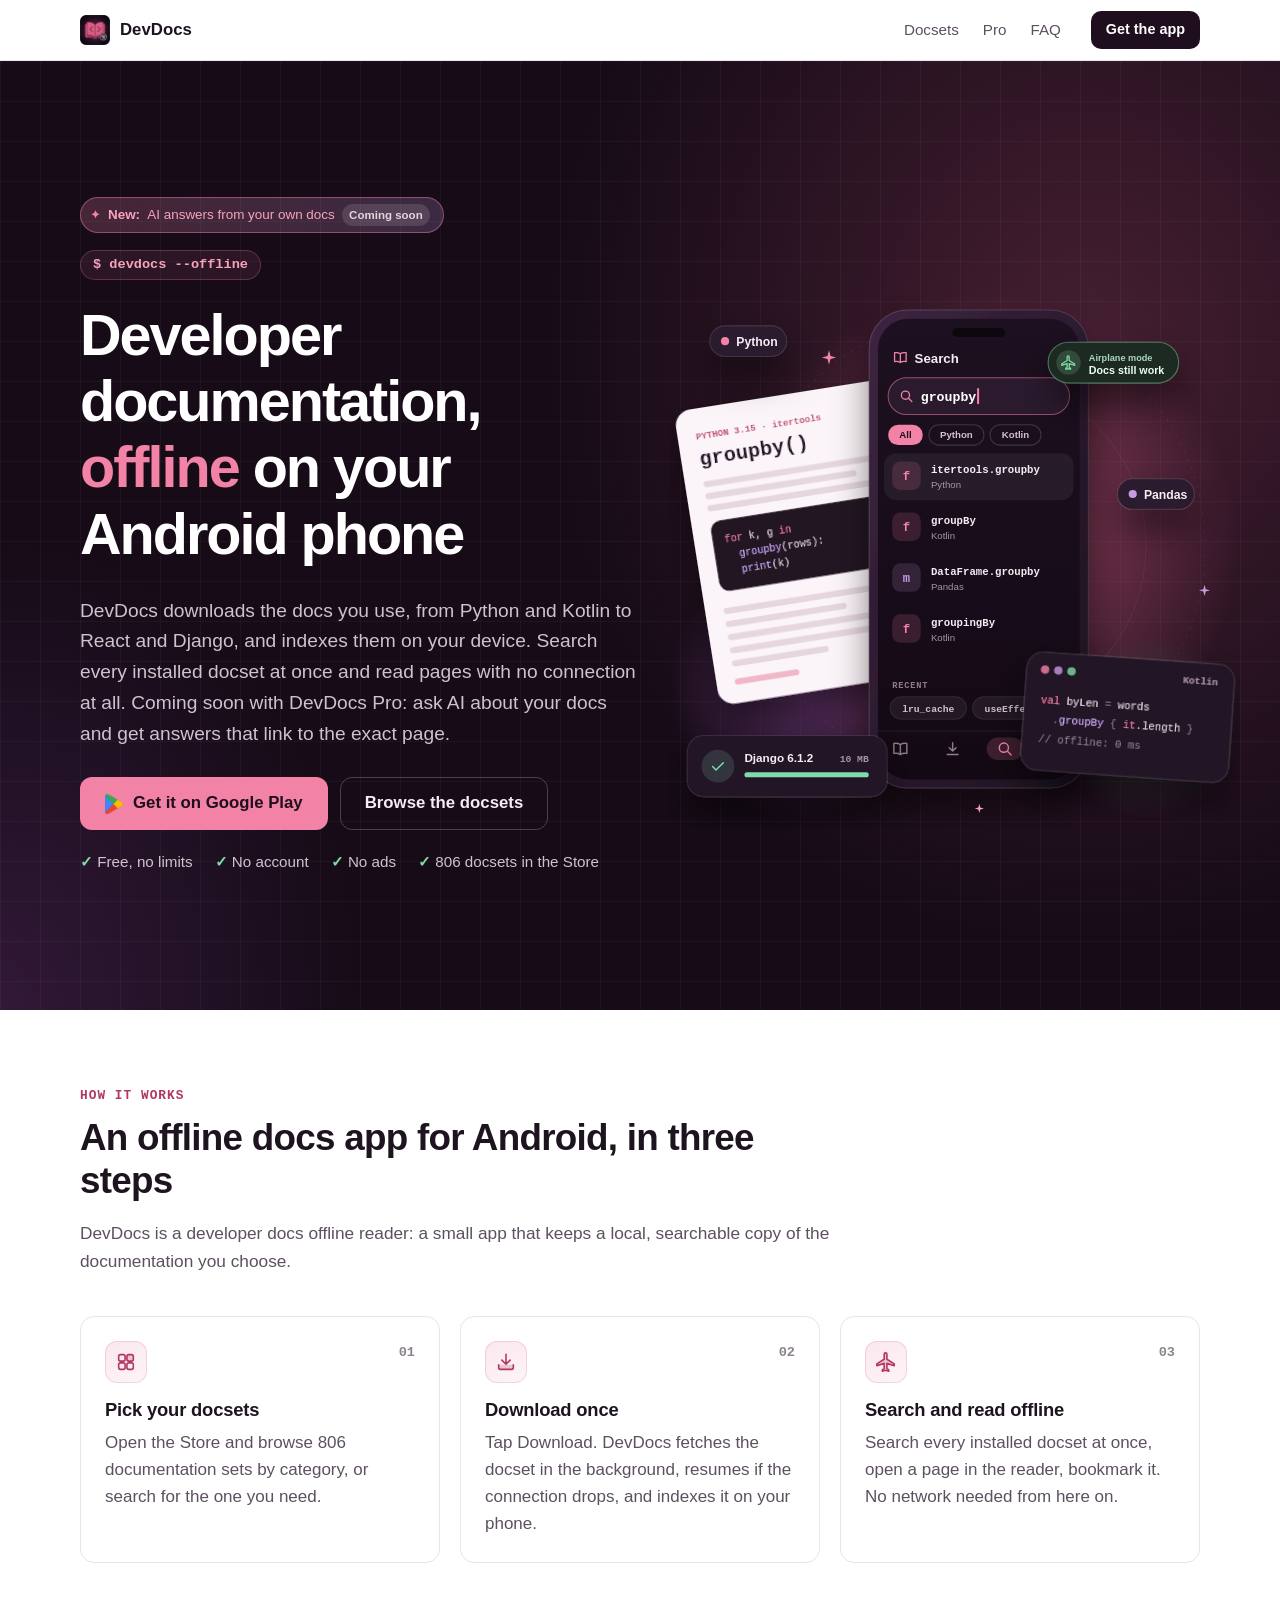
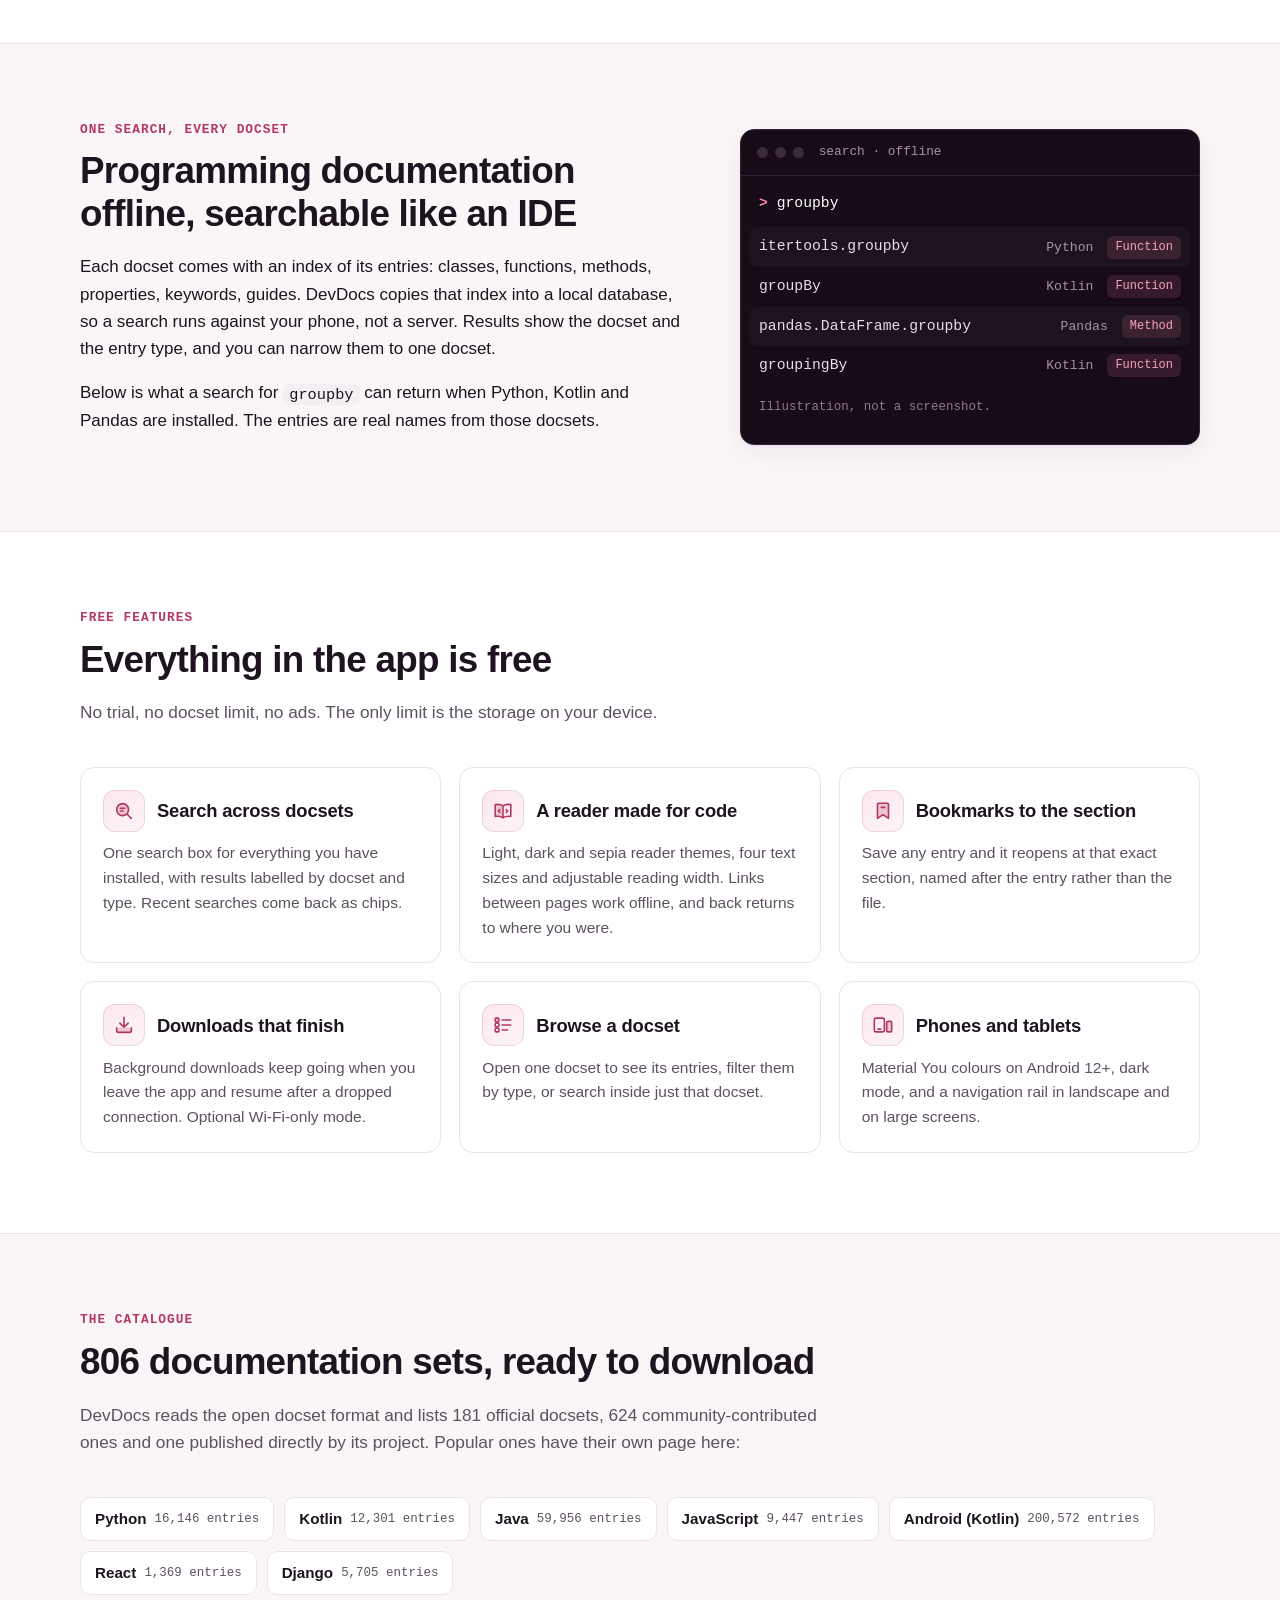
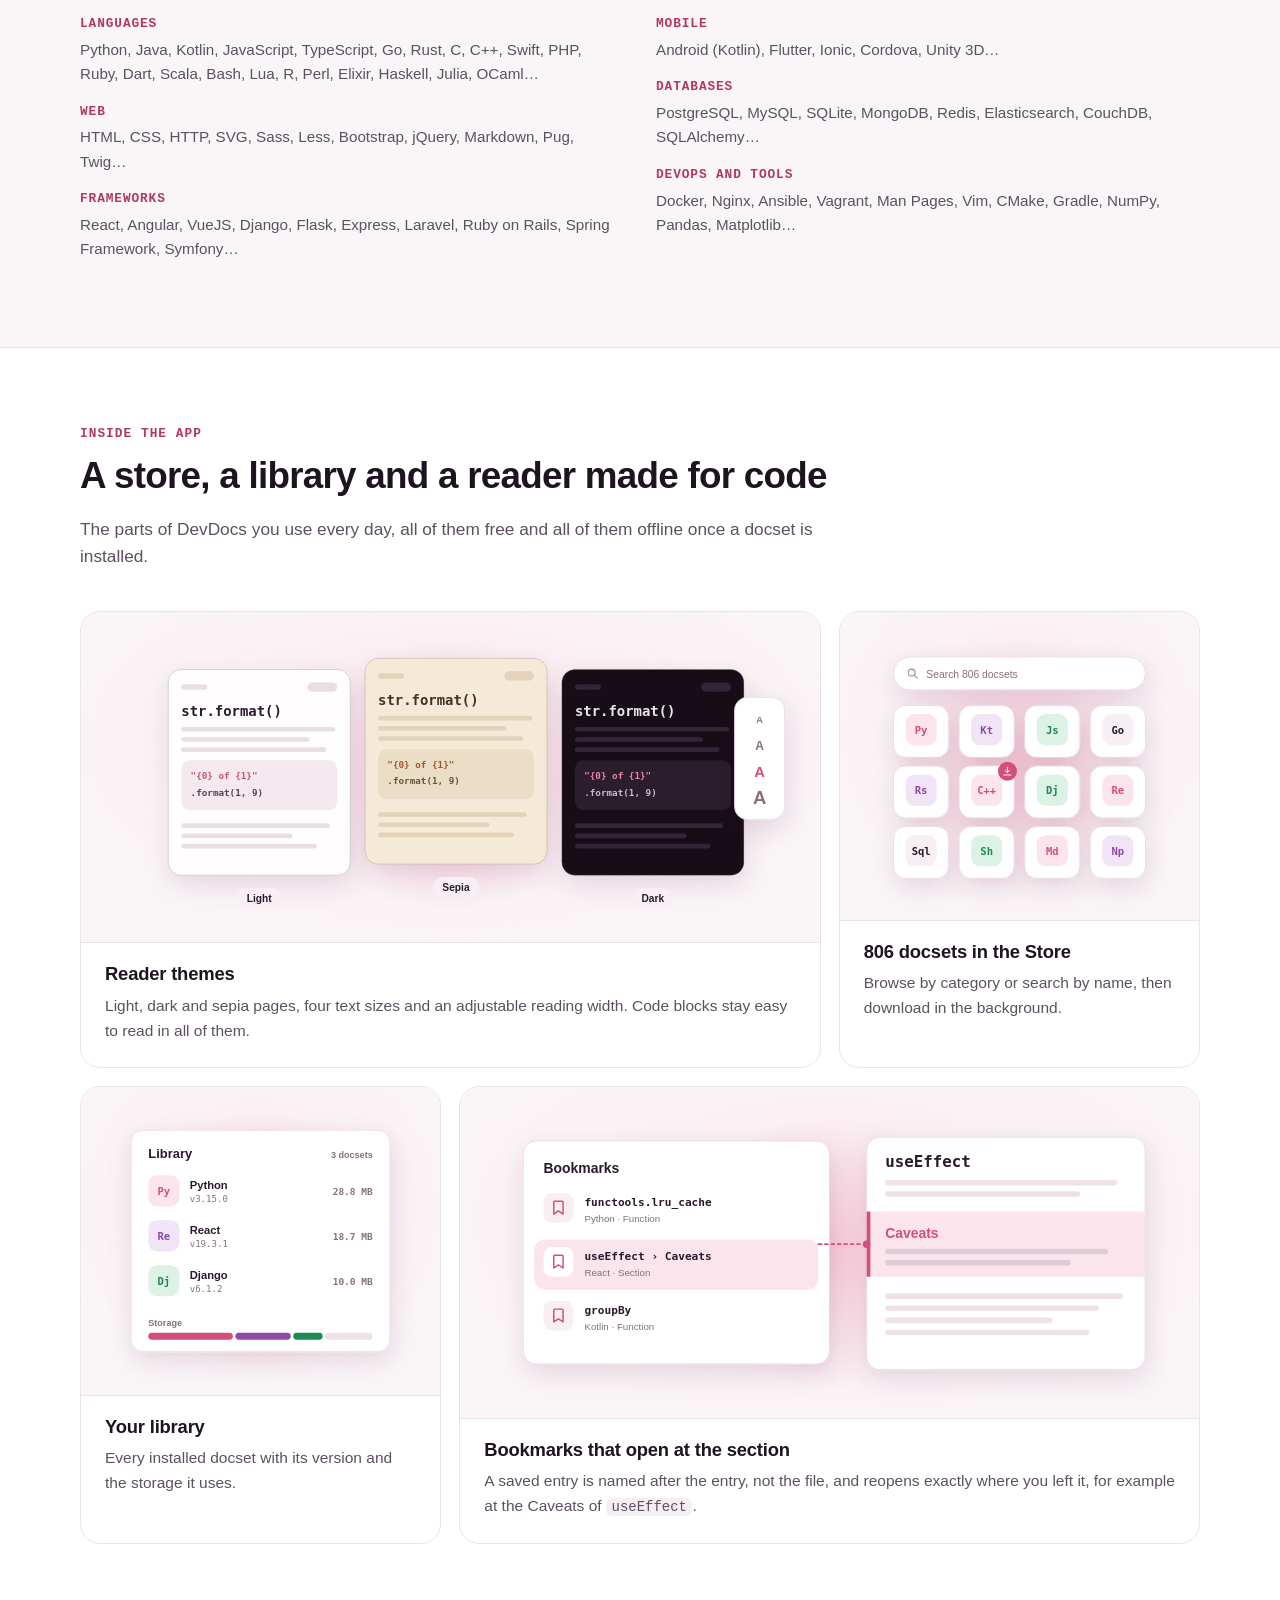
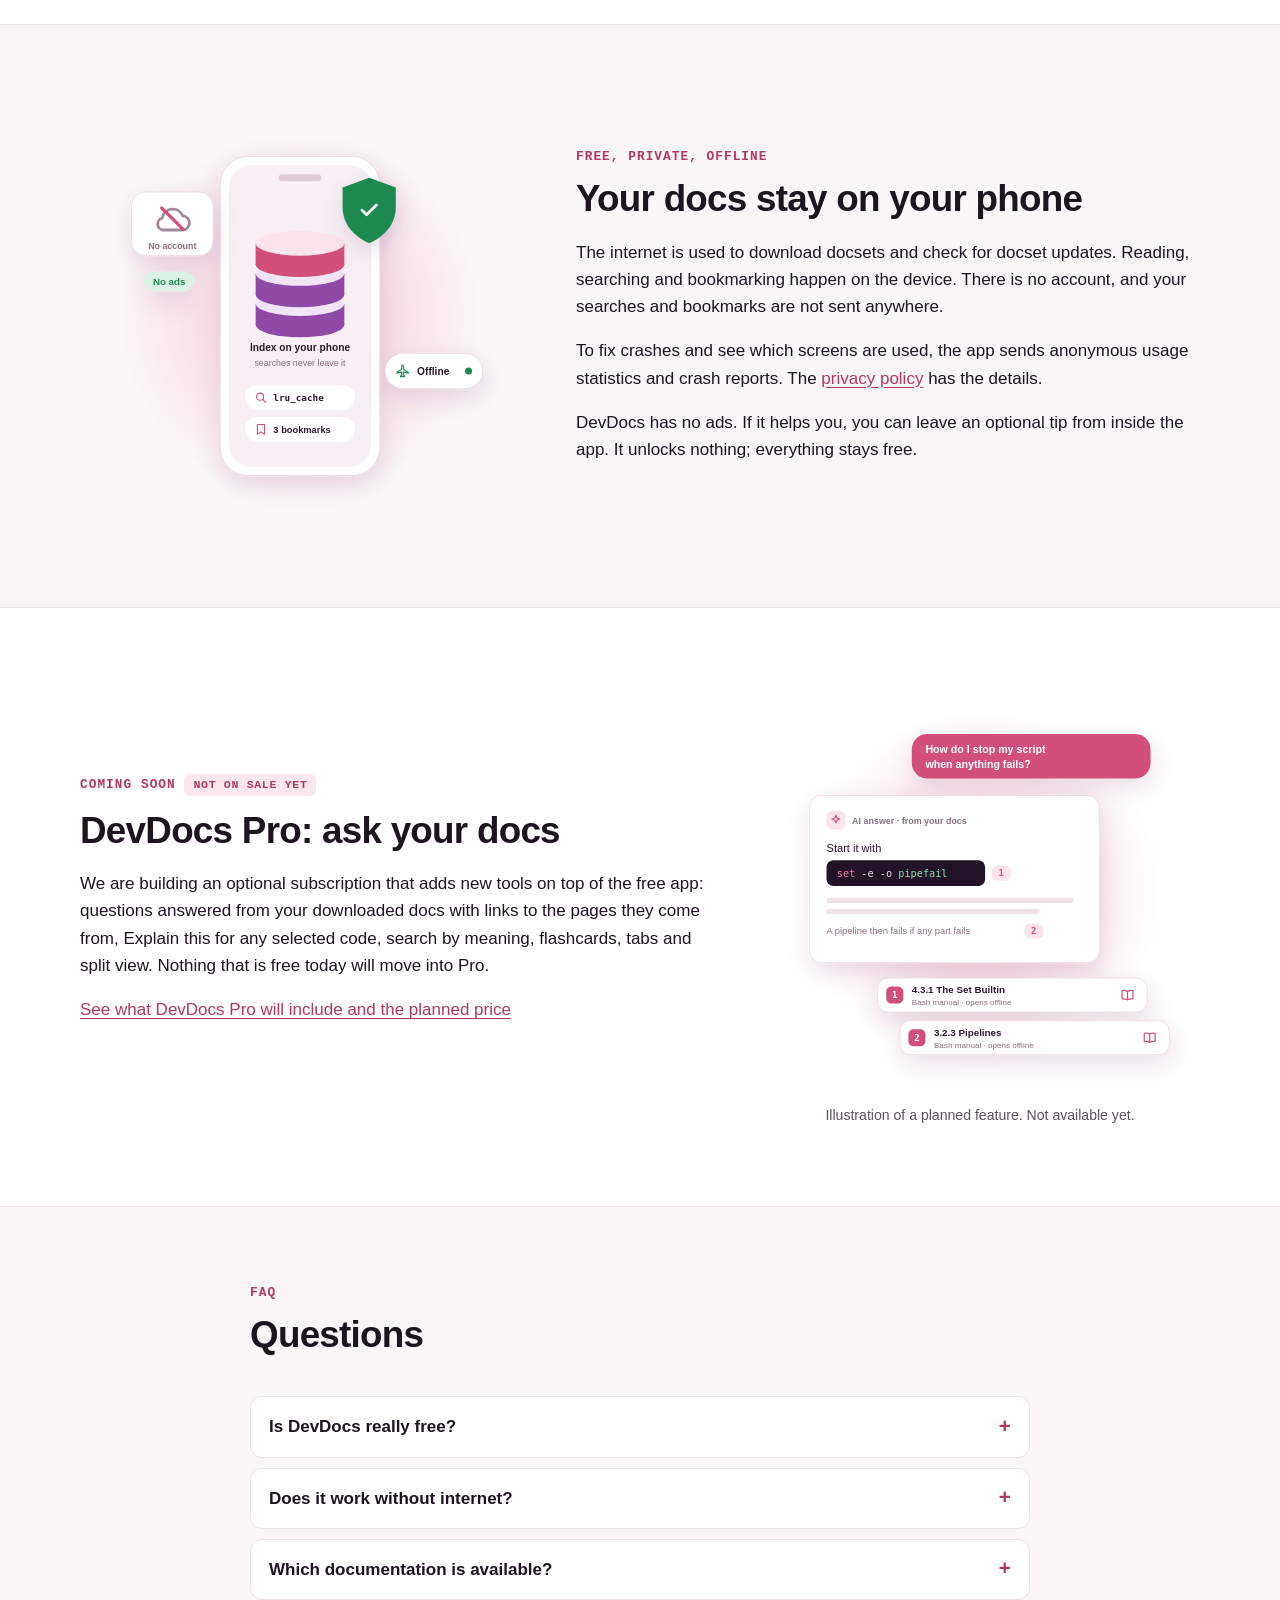
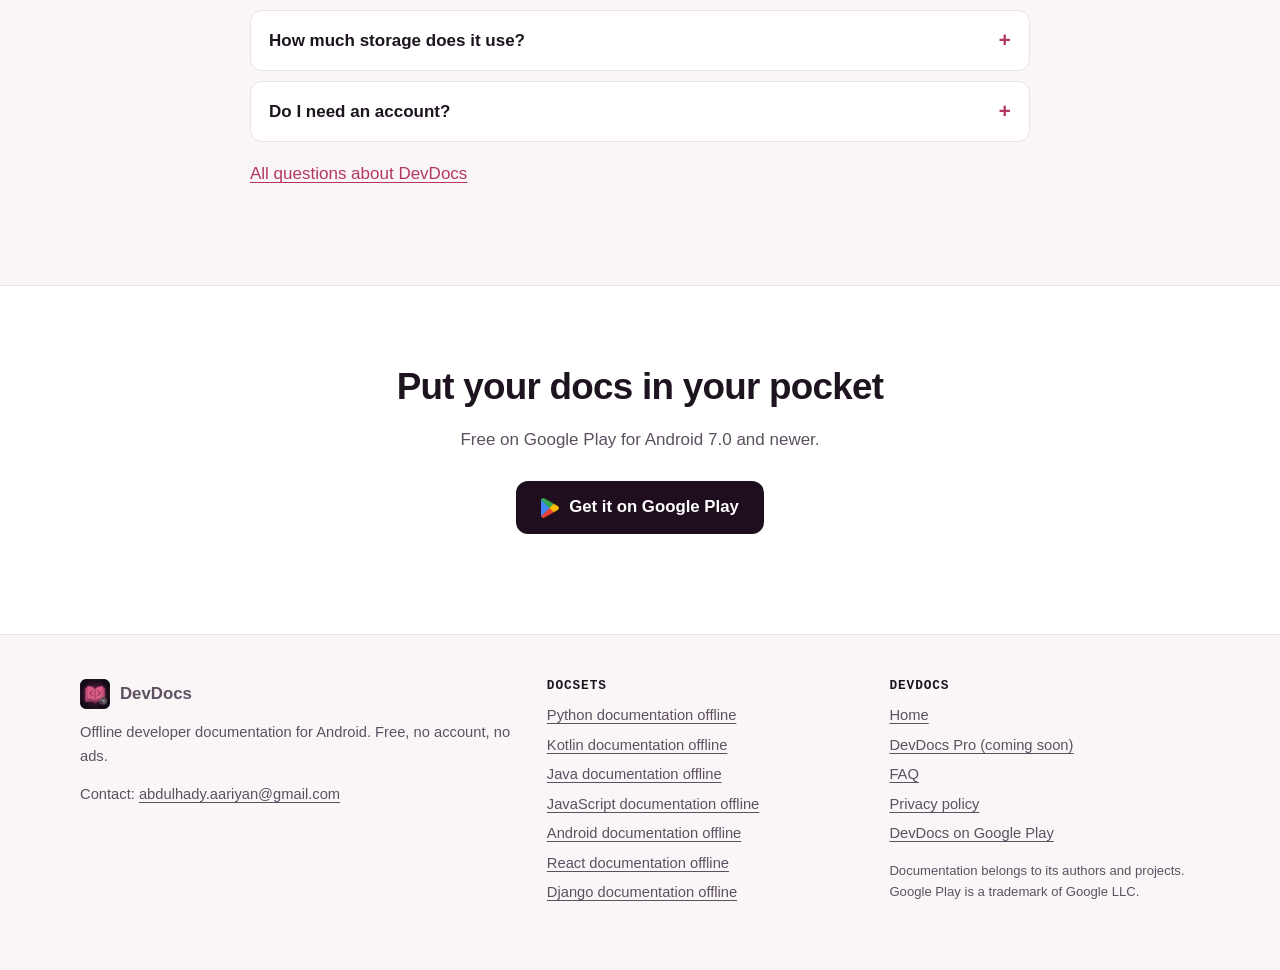
==== commit edb20f9e: "Custom domain devdocs.landing.matrabhed.com; AI answers (coming soon) in hero, lead and description " ====
--- a/index.html
+++ b/index.html
@@ -4,8 +4,8 @@
 <meta charset="utf-8">
 <meta name="viewport" content="width=device-width, initial-scale=1">
 <title>DevDocs: Offline Developer Documentation for Android</title>
-<meta name="description" content="Download Python, Kotlin, Java, JavaScript and 800+ more docs once, then search and read them offline on Android. Free, no account, no ads.">
-<link rel="canonical" href="https://ahaariyan.github.io/devdocs/">
+<meta name="description" content="Download Python, Kotlin, Java and 800+ more docs once, then search and read them offline on Android. Free, no ads. AI answers with sources coming soon.">
+<link rel="canonical" href="https://devdocs.landing.matrabhed.com/">
 <meta name="theme-color" content="#160b17">
 <link rel="icon" href="assets/favicon-32.png" sizes="32x32" type="image/png">
 <link rel="apple-touch-icon" href="assets/apple-touch-icon.png">
@@ -13,17 +13,17 @@
 <meta property="og:site_name" content="DevDocs">
 <meta property="og:title" content="DevDocs: offline developer documentation for Android">
 <meta property="og:description" content="Download 800+ documentation sets once. Search and read them anywhere, no connection needed. Free, no account, no ads.">
-<meta property="og:url" content="https://ahaariyan.github.io/devdocs/">
-<meta property="og:image" content="https://ahaariyan.github.io/devdocs/assets/og-devdocs-2.jpg">
+<meta property="og:url" content="https://devdocs.landing.matrabhed.com/">
+<meta property="og:image" content="https://devdocs.landing.matrabhed.com/assets/og-devdocs-2.jpg">
 <meta property="og:image:width" content="1200">
 <meta property="og:image:height" content="630">
 <meta property="og:image:alt" content="DevDocs for Android: developer docs, offline. An illustrated phone searching Python, Kotlin and Pandas docs in airplane mode.">
 <meta name="twitter:card" content="summary_large_image">
 <meta name="twitter:title" content="DevDocs: offline developer documentation for Android">
 <meta name="twitter:description" content="Download 800+ documentation sets once. Search and read them anywhere, no connection needed. Free, no account, no ads.">
-<meta name="twitter:image" content="https://ahaariyan.github.io/devdocs/assets/og-devdocs-2.jpg">
+<meta name="twitter:image" content="https://devdocs.landing.matrabhed.com/assets/og-devdocs-2.jpg">
 <meta name="twitter:image:alt" content="DevDocs for Android: developer docs, offline.">
-<link rel="stylesheet" href="styles.css?v=2">
+<link rel="stylesheet" href="styles.css?v=3">
 <script type="application/ld+json">
 {
  "@context": "https://schema.org",
@@ -33,8 +33,8 @@
  "operatingSystem": "ANDROID",
  "applicationCategory": "DeveloperApplication",
  "description": "Download developer documentation sets once, then search and read them offline on Android.",
- "url": "https://ahaariyan.github.io/devdocs/",
- "image": "https://ahaariyan.github.io/devdocs/assets/icon-192.png",
+ "url": "https://devdocs.landing.matrabhed.com/",
+ "image": "https://devdocs.landing.matrabhed.com/assets/icon-192.png",
  "installUrl": "https://play.google.com/store/apps/details?id=com.devdocs.app",
  "downloadUrl": "https://play.google.com/store/apps/details?id=com.devdocs.app",
  "offers": {
@@ -49,7 +49,7 @@
  "@context": "https://schema.org",
  "@type": "WebSite",
  "name": "DevDocs",
- "url": "https://ahaariyan.github.io/devdocs/"
+ "url": "https://devdocs.landing.matrabhed.com/"
 }
 </script>
 <script type="application/ld+json">
@@ -119,9 +119,10 @@
 <section class="hero" aria-labelledby="h1">
   <div class="wrap hero-in">
     <div>
+      <a class="ai-pill" href="pro/"><span class="ai-spark" aria-hidden="true">✦</span><b>New:</b> AI answers from your own docs <span class="ai-soon">Coming soon</span></a>
       <p class="eyebrow">$ devdocs --offline</p>
       <h1 id="h1">Developer documentation, <span>offline</span> on your Android phone</h1>
-      <p class="lead">DevDocs downloads the docs you use, from Python and Kotlin to React and Django, and indexes them on your device. Search every installed docset at once and read pages with no connection at all.</p>
+      <p class="lead">DevDocs downloads the docs you use, from Python and Kotlin to React and Django, and indexes them on your device. Search every installed docset at once and read pages with no connection at all. Coming soon with DevDocs Pro: ask AI about your docs and get answers that link to the exact page.</p>
       <div class="actions">
         <a class="btn btn-play btn-lg" data-play href="https://play.google.com/store/apps/details?id=com.devdocs.app&amp;referrer=utm_source%3Dwebsite%26utm_medium%3Dhome"><img src="assets/play-logo.png" alt="" width="18" height="20">Get it on Google Play</a>
         <a class="btn btn-line btn-lg" href="#docsets">Browse the docsets</a>
--- a/styles.css
+++ b/styles.css
@@ -243,3 +243,9 @@
 .fine { margin-top: 14px; font-size: .82rem; }
 .meta { margin-top: 14px; font-size: .9rem; color: var(--muted); }
 section.pt24 { padding-top: 24px; }
+
+.ai-pill{display:flex;width:fit-content;align-items:center;gap:.45rem;margin:0 0 1rem;padding:.38rem .8rem .38rem .55rem;border-radius:999px;font-size:.84rem;color:#f6ecf3;text-decoration:none;background:linear-gradient(90deg,rgba(242,131,166,.22),rgba(195,155,224,.22));border:1px solid rgba(242,131,166,.45)}
+.ai-pill:hover{border-color:#f283a6}
+.ai-pill b{font-weight:700}
+.ai-spark{color:#f283a6}
+.ai-soon{font-size:.72rem;font-weight:650;padding:.12rem .45rem;border-radius:999px;background:rgba(255,255,255,.12);color:#e6d3df}
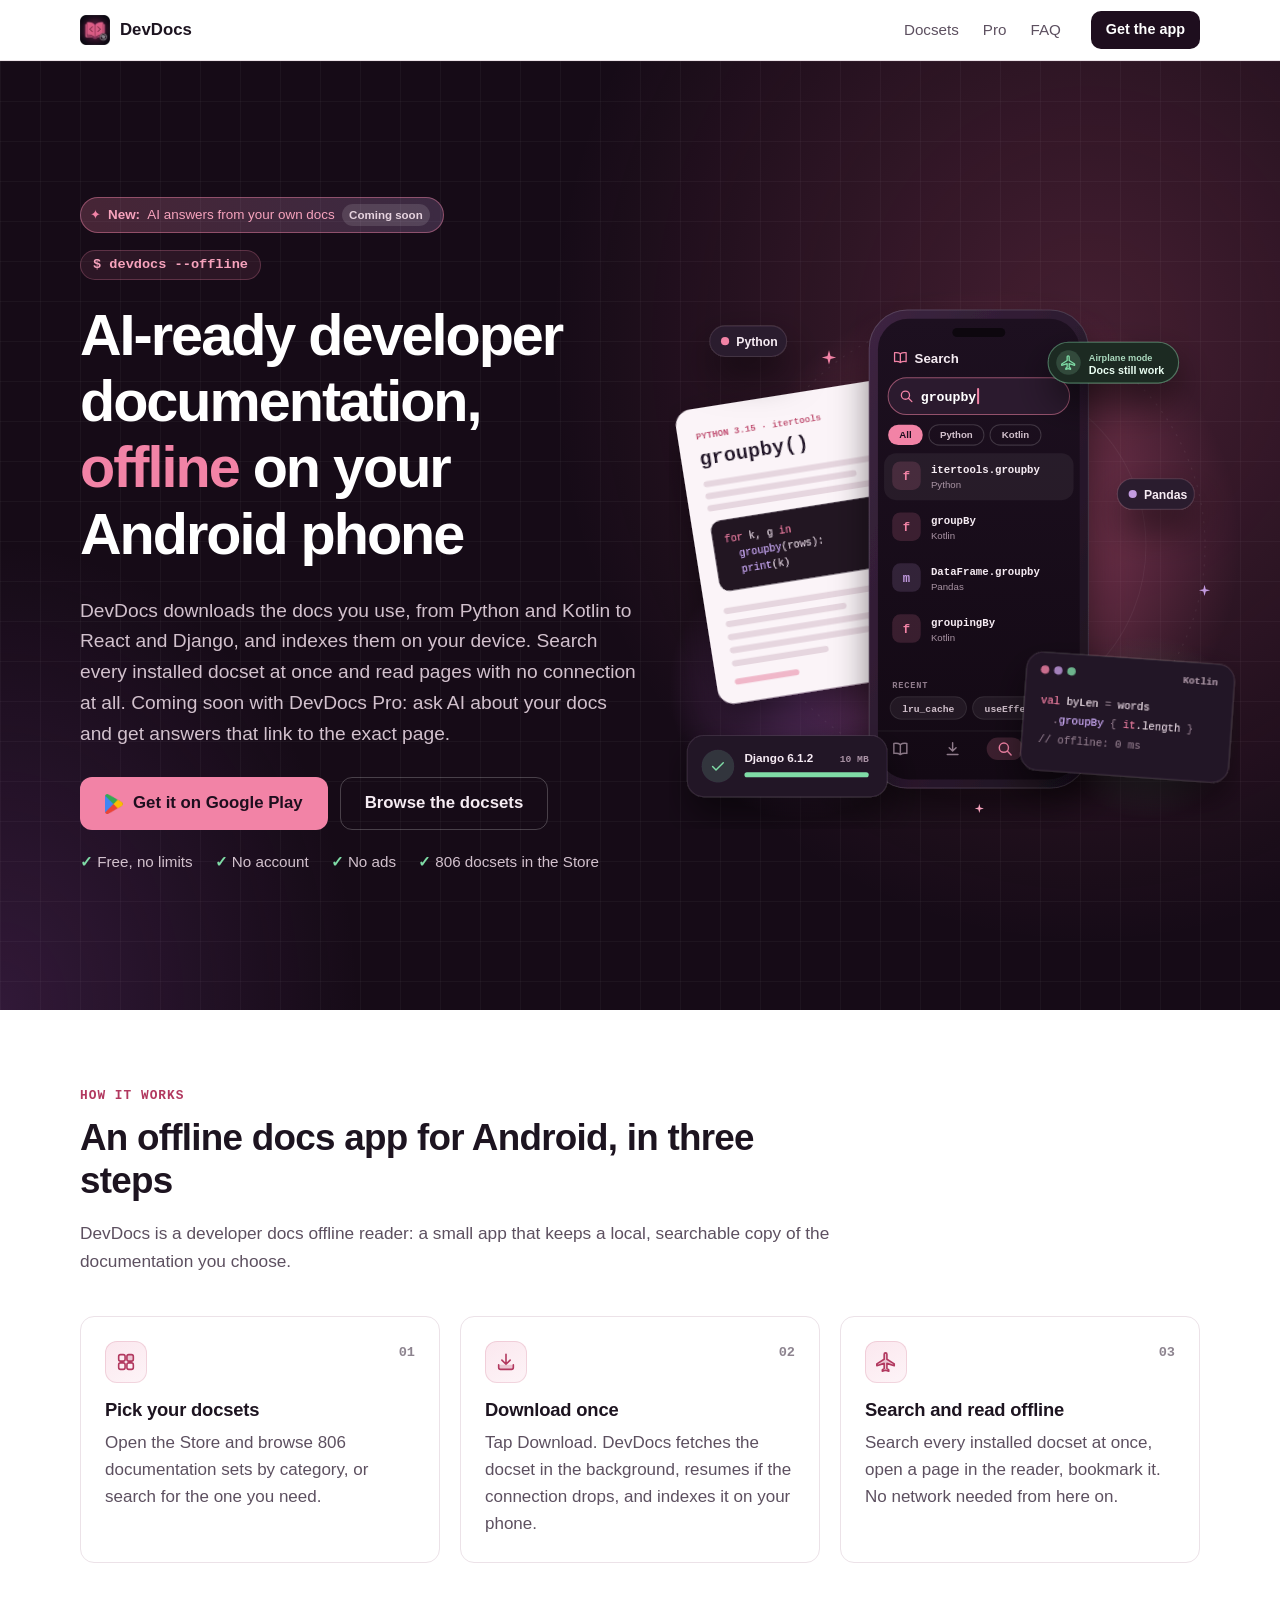
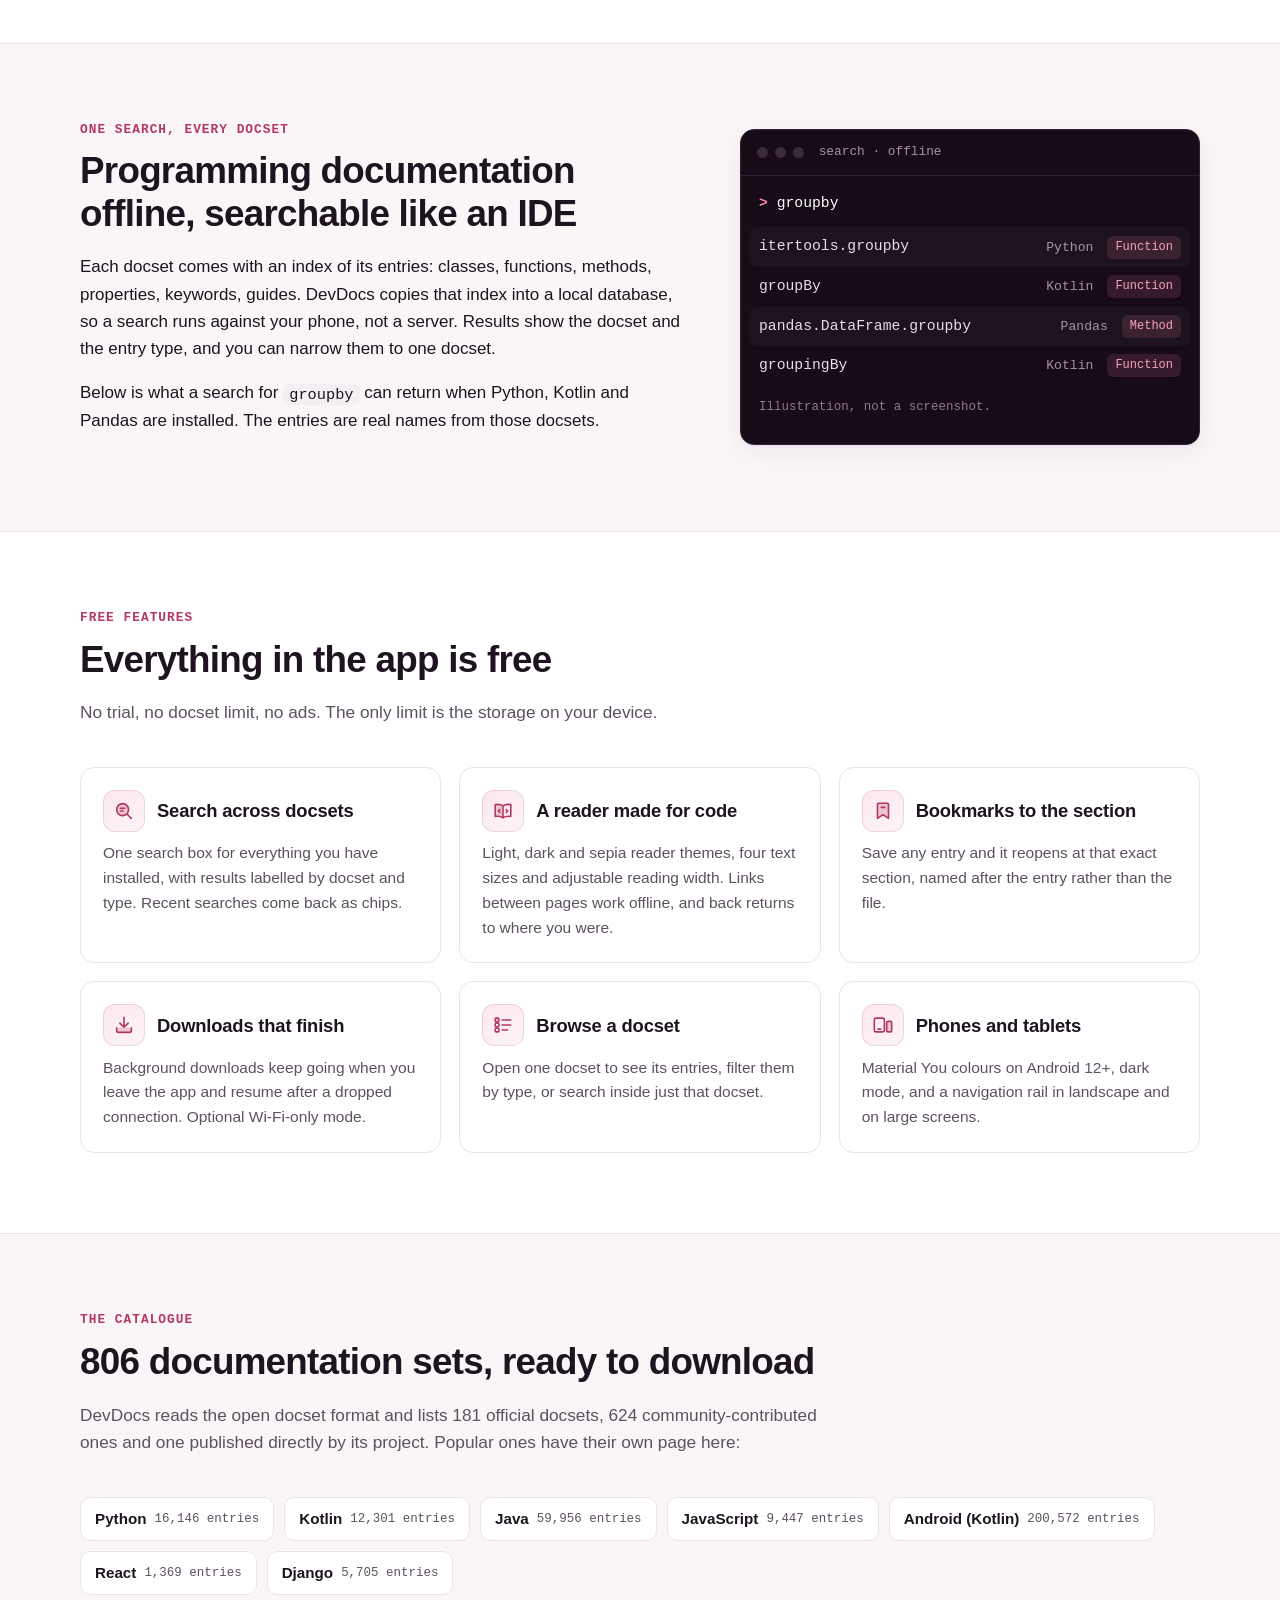
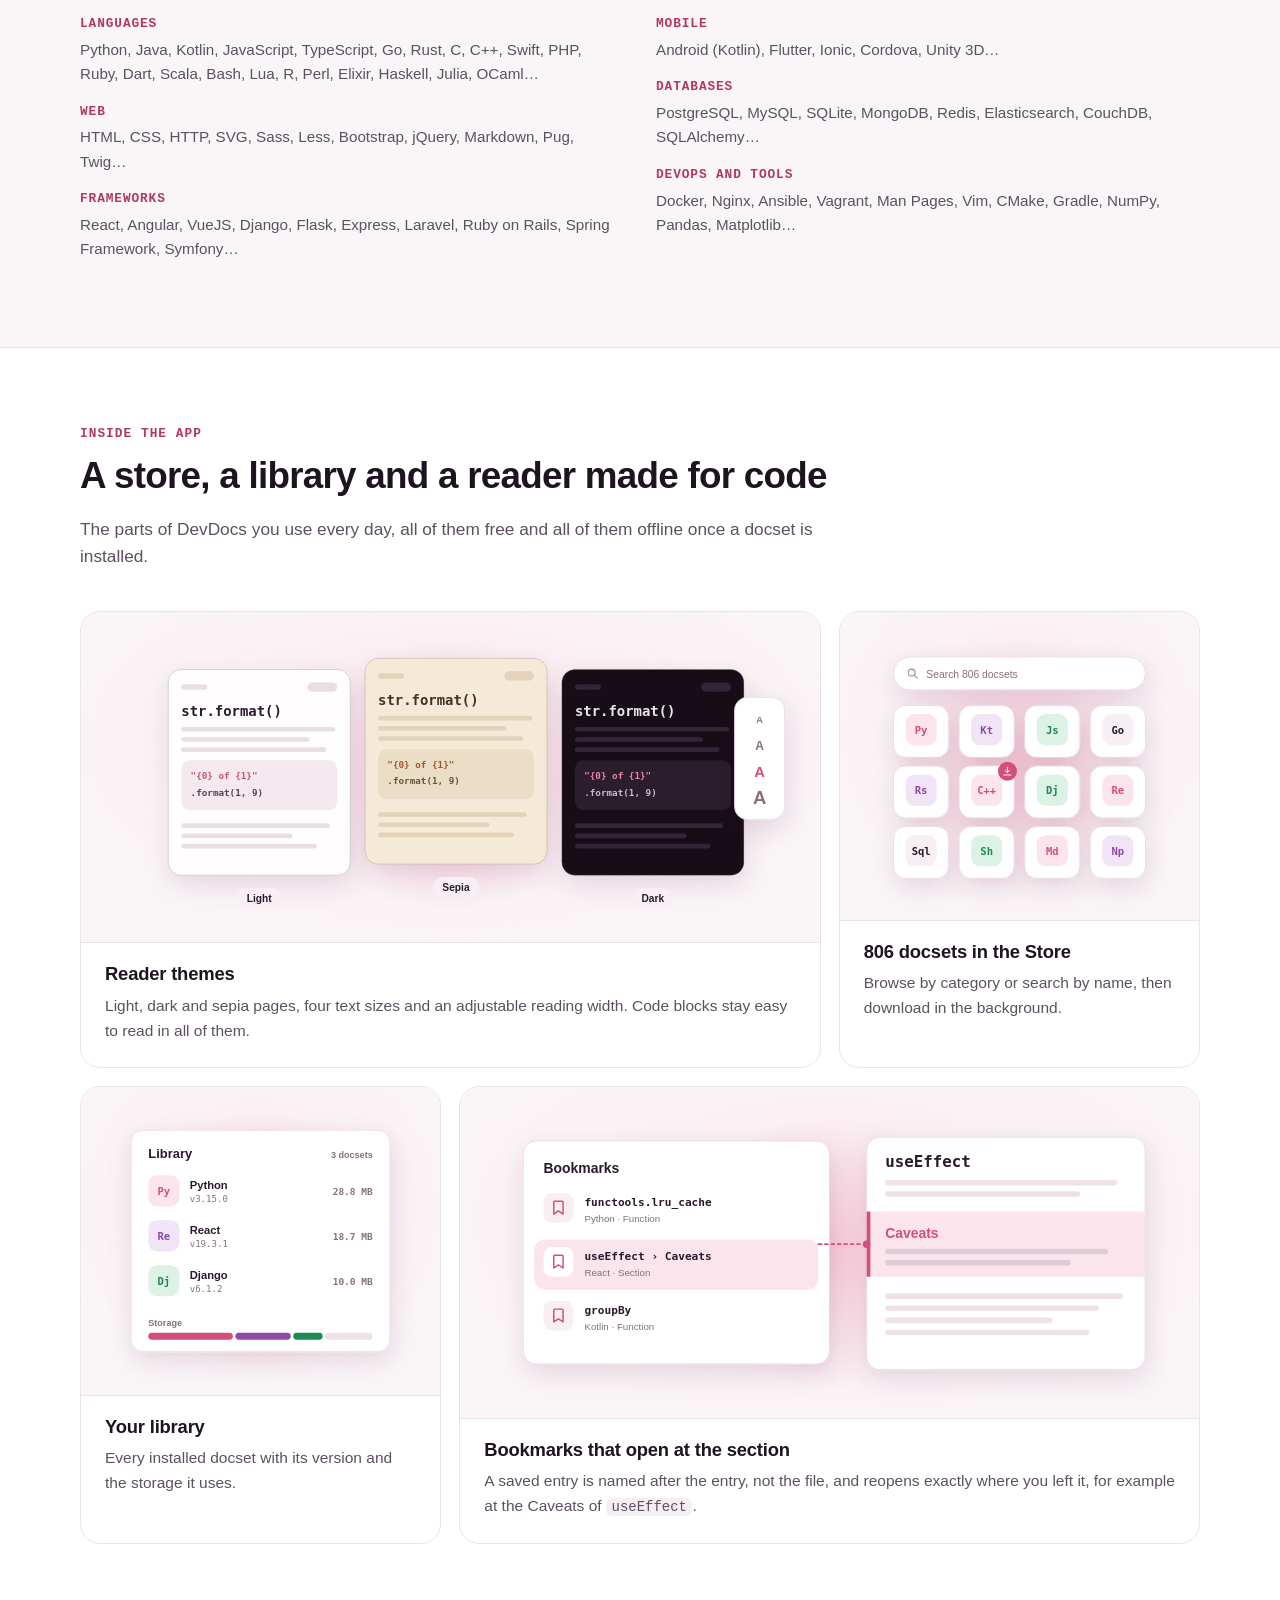
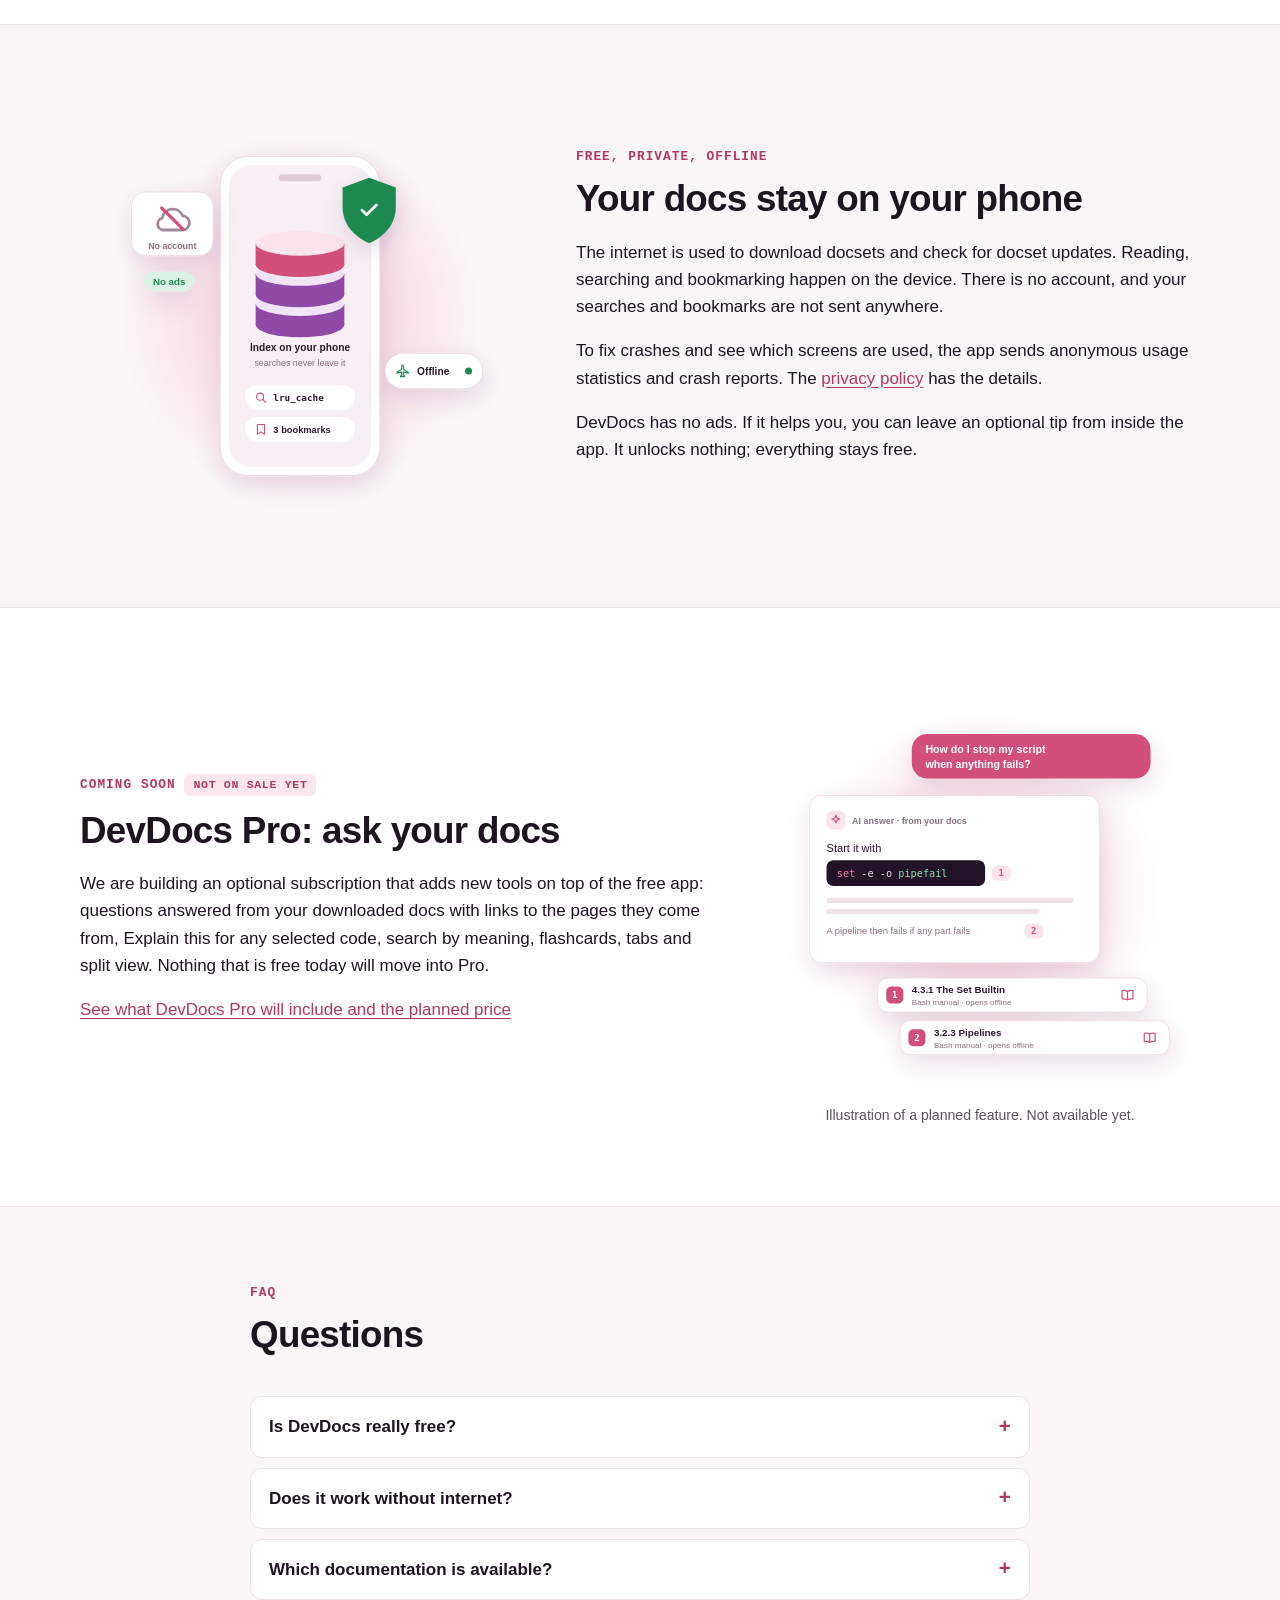
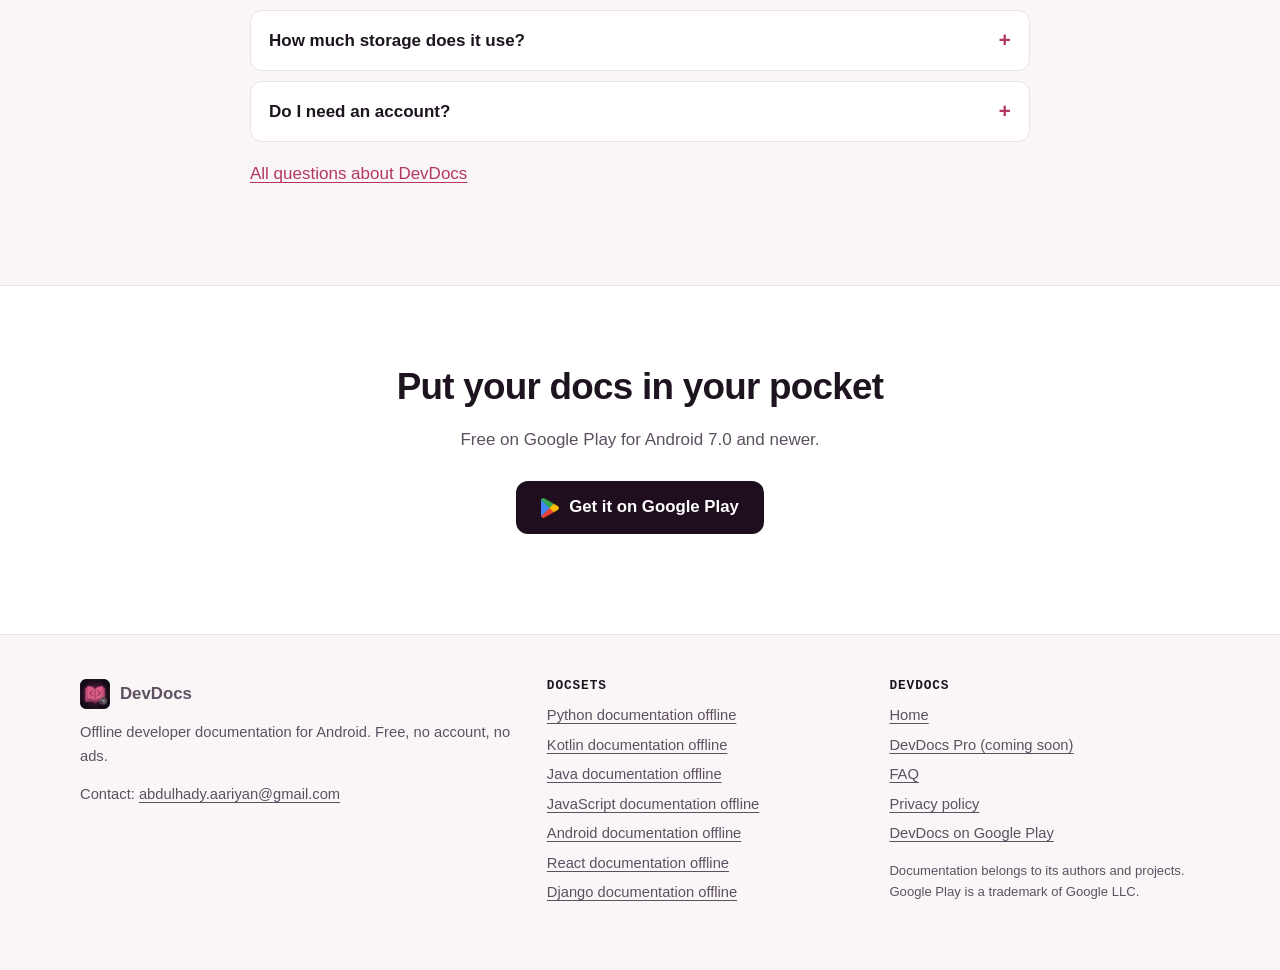
==== commit 9ac322dc: "Home: AI-ready in title, H1 and share titles Co-Authored-By: Claude Opus 5.5 (1M context) <noreply@a" ====
--- a/index.html
+++ b/index.html
@@ -3,7 +3,7 @@
 <head>
 <meta charset="utf-8">
 <meta name="viewport" content="width=device-width, initial-scale=1">
-<title>DevDocs: Offline Developer Documentation for Android</title>
+<title>DevDocs: AI-Ready Offline Developer Docs for Android</title>
 <meta name="description" content="Download Python, Kotlin, Java and 800+ more docs once, then search and read them offline on Android. Free, no ads. AI answers with sources coming soon.">
 <link rel="canonical" href="https://devdocs.landing.matrabhed.com/">
 <meta name="theme-color" content="#160b17">
@@ -11,7 +11,7 @@
 <link rel="apple-touch-icon" href="assets/apple-touch-icon.png">
 <meta property="og:type" content="website">
 <meta property="og:site_name" content="DevDocs">
-<meta property="og:title" content="DevDocs: offline developer documentation for Android">
+<meta property="og:title" content="DevDocs: AI-ready offline developer docs for Android">
 <meta property="og:description" content="Download 800+ documentation sets once. Search and read them anywhere, no connection needed. Free, no account, no ads.">
 <meta property="og:url" content="https://devdocs.landing.matrabhed.com/">
 <meta property="og:image" content="https://devdocs.landing.matrabhed.com/assets/og-devdocs-2.jpg">
@@ -19,7 +19,7 @@
 <meta property="og:image:height" content="630">
 <meta property="og:image:alt" content="DevDocs for Android: developer docs, offline. An illustrated phone searching Python, Kotlin and Pandas docs in airplane mode.">
 <meta name="twitter:card" content="summary_large_image">
-<meta name="twitter:title" content="DevDocs: offline developer documentation for Android">
+<meta name="twitter:title" content="DevDocs: AI-ready offline developer docs for Android">
 <meta name="twitter:description" content="Download 800+ documentation sets once. Search and read them anywhere, no connection needed. Free, no account, no ads.">
 <meta name="twitter:image" content="https://devdocs.landing.matrabhed.com/assets/og-devdocs-2.jpg">
 <meta name="twitter:image:alt" content="DevDocs for Android: developer docs, offline.">
@@ -121,7 +121,7 @@
     <div>
       <a class="ai-pill" href="pro/"><span class="ai-spark" aria-hidden="true">✦</span><b>New:</b> AI answers from your own docs <span class="ai-soon">Coming soon</span></a>
       <p class="eyebrow">$ devdocs --offline</p>
-      <h1 id="h1">Developer documentation, <span>offline</span> on your Android phone</h1>
+      <h1 id="h1">AI-ready developer documentation, <span>offline</span> on your Android phone</h1>
       <p class="lead">DevDocs downloads the docs you use, from Python and Kotlin to React and Django, and indexes them on your device. Search every installed docset at once and read pages with no connection at all. Coming soon with DevDocs Pro: ask AI about your docs and get answers that link to the exact page.</p>
       <div class="actions">
         <a class="btn btn-play btn-lg" data-play href="https://play.google.com/store/apps/details?id=com.devdocs.app&amp;referrer=utm_source%3Dwebsite%26utm_medium%3Dhome"><img src="assets/play-logo.png" alt="" width="18" height="20">Get it on Google Play</a>
